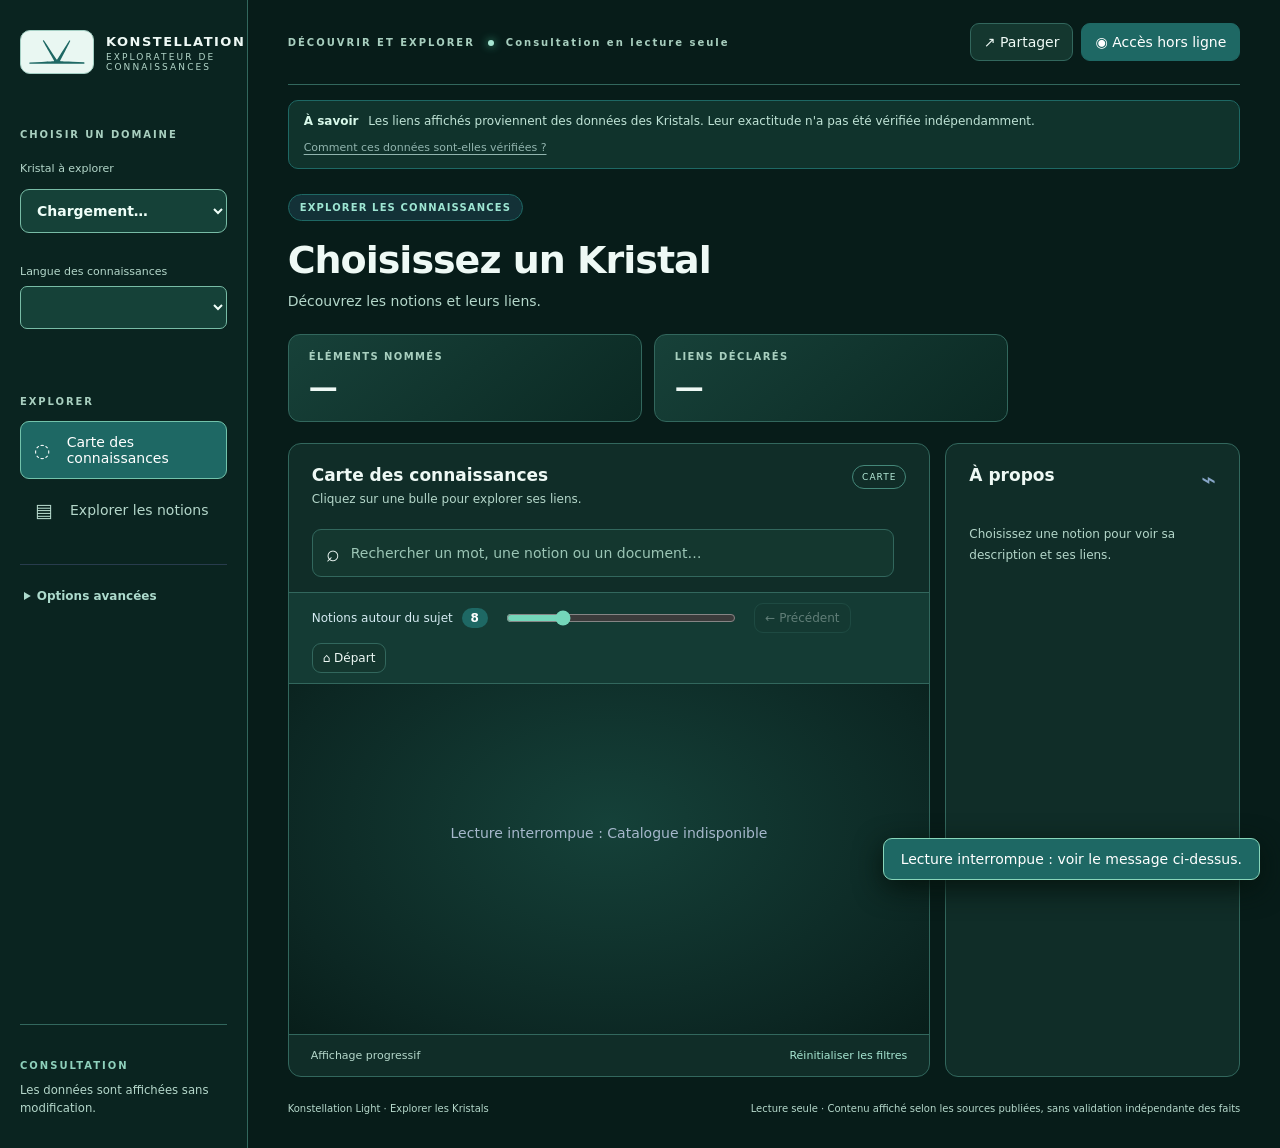
==== light/src/index.html @ d8424a52 "Automated-update" ====
<!doctype html>
<html lang="fr">
<head>
  <meta charset="utf-8" />
  <meta name="viewport" content="width=device-width, initial-scale=1" />
  <meta name="color-scheme" content="dark" />
  <meta name="theme-color" content="#1e6864" />
  <meta http-equiv="Content-Security-Policy" content="default-src 'self'; script-src 'self'; style-src 'self'; connect-src 'self'; img-src 'self' data:; font-src 'self'; object-src 'none'; base-uri 'self'; form-action 'none'" />
  <meta name="description" content="Explorez les notions et les liens entre les connaissances des Kristals publics. Consultation en lecture seule." />
  <title>Konstellation Light · Kristal Explorer</title>
  <link rel="icon" type="image/svg+xml" href="./assets/logo_k.svg" />
  <link rel="stylesheet" href="./style.css" />
  <script type="module" src="./app.js"></script>
</head>
<body>
<div class="shell">
  <aside class="rail">
    <div class="brand"><img class="brand-logo" src="./assets/logo_k.svg" width="74" height="44" alt="Symbole Konstellation" /><div><strong>KONSTELLATION</strong><small>EXPLORATEUR DE CONNAISSANCES</small></div></div>
    <div class="rail-label">CHOISIR UN DOMAINE</div>
    <label class="field-label" for="collection">Kristal à explorer</label>
    <select id="collection" aria-label="Choisir un Kristal"><option>Chargement…</option></select>
    <div id="revision-row" class="revision-row" hidden>
      <label class="field-label" for="revision">Version</label>
      <select id="revision" aria-label="Choisir une version"><option>—</option></select>
    </div>
    <div class="localization-row" id="localization-row"><label class="field-label" for="localization">Langue des connaissances</label><select id="localization" aria-label="Langue des notions et définitions"></select><small id="localization-status" role="status" aria-live="polite"></small></div>
    <div class="rail-label views-label">EXPLORER</div>
    <nav aria-label="Explorer"><button type="button" class="view active" data-lens="constellation"><span>◌</span> Carte des connaissances</button><button type="button" class="view" data-lens="registry"><span>▤</span> Explorer les notions</button></nav>
    <details id="advanced-tools" class="advanced-tools"><summary>Options avancées</summary>
      <nav aria-label="Vues avancées"><button type="button" class="view" data-lens="trace"><span>◇</span> Vérification des données</button><button type="button" class="view" data-lens="compare" id="compare-tab" hidden><span>⇆</span> Comparer les versions</button></nav>
      <label class="advanced-toggle" for="show-unnamed"><input type="checkbox" id="show-unnamed" /> Explorer individuellement les notions sans nom (avancé)</label>
    </details>
    <div class="rail-bottom"><p>CONSULTATION</p><small>Les données sont affichées sans modification.</small></div>
  </aside>
  <main class="main">
    <header class="top"><div class="eyebrow">DÉCOUVRIR ET EXPLORER <span class="live-dot"></span> <span id="mode-label">Consultation des Kristals</span></div><div class="top-actions"><a id="back-ekole" class="button ghost" href="#" hidden>← Retour à Ekole</a><button id="share" type="button" class="button ghost">↗ Partager</button><button id="offline" type="button" class="button accent">◉ Accès hors ligne</button></div></header>
    <div class="c4-disclosure" role="note">
      <strong>À savoir</strong><span> Les liens affichés proviennent des données des Kristals. Leur exactitude n'a pas été vérifiée indépendamment.</span>
      <details><summary>Comment ces données sont-elles vérifiées ?</summary>
        <p>Les fichiers sont contrôlés pour détecter les modifications accidentelles. Ce contrôle ne prouve ni l'exactitude de chaque information, ni la validation de sa publication. Les données d'origine ne sont pas modifiées.</p>
      </details>
    </div>
    <section class="heading"><div><div class="chip">EXPLORER LES CONNAISSANCES</div><h1 id="title">Choisissez un Kristal</h1><p id="subtitle">Découvrez les notions et leurs liens.</p></div></section>
    <section class="metrics" aria-label="Contenu du Kristal"><div class="metric"><span id="metric-members-label">ÉLÉMENTS NOMMÉS</span><strong id="metric-members">—</strong></div><div class="metric"><span id="metric-relations-label">LIENS DÉCLARÉS</span><strong id="metric-relations">—</strong></div></section>
    <section class="workspace"><div class="explore"><div class="panel-heading"><div><h2 id="panel-title">Carte des connaissances</h2><p id="panel-hint">Cliquez sur une bulle pour explorer ses liens.</p></div><span class="view-tag" id="view-tag">CARTE</span><a id="open-full" class="embed-open" href="./">↗ Plein écran</a></div><div class="search-row"><label class="search"><span aria-hidden="true">⌕</span><input id="search" type="search" placeholder="Rechercher un mot, une notion ou un document…" aria-label="Rechercher dans le Kristal" autocomplete="off" /></label><span id="count" class="results"></span></div><div id="graph-controls" class="graph-controls"><label for="satellites">Notions autour du sujet <strong id="satellites-count">8</strong></label><input type="range" id="satellites" min="3" max="25" step="1" value="8" aria-label="Nombre maximal de bulles autour de la notion centrale"/><button id="graph-back" type="button" class="button ghost" disabled>← Précédent</button><button id="graph-home" type="button" class="button ghost">⌂ Départ</button></div><div id="visual" class="visual" aria-live="polite"><div class="loading">Chargement du catalogue…</div></div><div class="panel-foot"><span id="truncation">Affichage progressif</span><button id="reset" type="button" class="link-button">Réinitialiser les filtres</button></div></div><aside class="inspector" aria-label="À propos de l'élément sélectionné"><div class="panel-heading"><h2>À propos</h2><span class="inspector-icon">⌁</span></div><div id="inspection" class="inspection"><p>Choisissez une notion pour voir sa description et ses liens.</p></div></aside></section>
    <footer class="footer"><span>Konstellation Light · Explorer les Kristals</span><span>Lecture seule · Contenu affiché selon les sources publiées, sans validation indépendante des faits</span></footer>
  </main>
</div>
<div id="toast" role="status" aria-live="polite" class="toast" hidden></div>
</body>
</html>
---- light/src/style.css ----
:root{--brand:#1e6864;--brand-hover:#277d78;--brand-light:#9fe1d3;--brand-soft:#153c39;font-family:Inter,ui-sans-serif,system-ui,-apple-system,BlinkMacSystemFont,"Segoe UI",sans-serif;color:#e6ebf4;background:#0b101c;font-synthesis:none;font-size:14px}*{box-sizing:border-box}body{margin:0;min-height:100vh}button,input,select{font:inherit}button{cursor:pointer}a{color:var(--brand-light)}button:focus-visible,input:focus-visible,select:focus-visible,a:focus-visible,[tabindex]:focus-visible{outline:2px solid var(--brand-light);outline-offset:3px}.shell{display:grid;grid-template-columns:248px minmax(0,1fr);min-height:100vh}.rail{border-right:1px solid #273042;background:#0e1523;padding:30px 20px;display:flex;flex-direction:column;gap:14px}.brand{display:flex;align-items:center;gap:12px;margin-bottom:41px}.brand-logo{display:block;width:74px;height:44px;object-fit:contain;flex:none;padding:7px 8px;border-radius:10px;border:1px solid #a4cfc4;background:#e9f7f2}.brand strong{font-size:13px;letter-spacing:1.5px}.brand small{display:block;margin-top:3px;font-size:9px;letter-spacing:2.1px;color:#7c92ad}.rail-label{font-size:10px;letter-spacing:1.9px;font-weight:800;color:#7085a3}.field-label{color:#8c9db4;font-size:11px;margin-top:8px}.rail select{appearance:none;width:100%;border:1px solid #36435c;border-radius:9px;background:#171f30;color:#e3eaf6;padding:12px 28px 12px 12px;outline-offset:2px;background-image:linear-gradient(45deg,transparent 50%,#8ca4c2 50%),linear-gradient(135deg,#8ca4c2 50%,transparent 50%);background-position:calc(100% - 18px) 50%,calc(100% - 13px) 50%;background-size:5px 5px,5px 5px;background-repeat:no-repeat}.views-label{margin-top:33px;margin-bottom:0}.rail nav{display:grid;gap:7px}.view{display:flex;align-items:center;gap:15px;border:1px solid transparent;border-radius:9px;padding:12px;background:transparent;color:#8fa2ba;text-align:left}.view span{font-size:19px;width:22px;text-align:center}.view:hover{background:#182438;color:#fff}.view.active{background:var(--brand-soft);color:#ecfff9;border-color:var(--brand)}.rail-bottom{margin-top:auto;border-top:1px solid #273248;padding-top:25px}.rail-bottom p{color:#8fd1bc;letter-spacing:2px;font-size:10px;font-weight:800}.rail-bottom small{color:#8d9fb8;line-height:1.6}.main{min-width:0;padding:0 clamp(18px,3.1vw,52px)}.top{height:85px;display:flex;align-items:center;justify-content:space-between;gap:10px;border-bottom:1px solid #263045}.eyebrow{font-size:10px;letter-spacing:2px;color:#8a9ebb;font-weight:700}.live-dot{display:inline-block;margin:0 6px 0 8px;background:var(--brand-light);border-radius:100%;width:6px;height:6px;box-shadow:0 0 9px #44b993}.top-actions{display:flex;gap:8px}.button{border:1px solid #3d4d66;border-radius:9px;background:#171f31;color:#d7e4f5;padding:10px 13px;white-space:nowrap}.button:hover{border-color:var(--brand-light)}.button.accent{background:var(--brand);border-color:var(--brand);color:white}.heading{padding:34px 0 25px;display:flex;justify-content:space-between}.chip{display:inline-flex;gap:9px;border:1px solid var(--brand);border-radius:30px;padding:7px 11px;font-size:10px;font-weight:800;letter-spacing:1.15px;color:#9ee6d3;background:#133137}.chip span{opacity:.5}.heading h1{font-size:clamp(27px,3vw,38px);font-weight:630;letter-spacing:-1px;margin:17px 0 8px}.heading p{margin:0;color:#a2b1c6;max-width:770px;line-height:1.6}.metrics{display:grid;grid-template-columns:repeat(4,minmax(0,1fr));gap:12px;margin-bottom:21px}.metric{border:1px solid #2b384f;background:linear-gradient(145deg,#161e2e,#101725);border-radius:12px;padding:19px 20px;min-height:104px}.metric span{display:block;font-size:10px;letter-spacing:1.4px;color:#8396b1;font-weight:800}.metric strong{display:block;font-size:31px;font-weight:650;margin-top:8px}.metric strong.verified{font-size:15px;color:#78d8b5;letter-spacing:.2px;margin-top:18px}.workspace{display:grid;grid-template-columns:minmax(0,1fr) 295px;gap:15px;min-height:525px}.explore,.inspector{border:1px solid #2d3951;border-radius:13px;background:#121a2a;min-width:0}.explore{display:flex;flex-direction:column;overflow:hidden}.panel-heading{display:flex;justify-content:space-between;align-items:start;gap:10px;padding:21px 23px 15px}.panel-heading h2{margin:0;font-size:17px;font-weight:650}.panel-heading p{color:#8c9eba;margin:6px 0 0;font-size:12px;line-height:1.45}.view-tag{font-size:9px;letter-spacing:1px;border:1px solid #3c526a;border-radius:30px;padding:6px 9px;color:#93b2d4;white-space:nowrap}.search-row{padding:5px 23px 15px;display:flex;align-items:center;gap:12px}.search{display:flex;align-items:center;gap:9px;border:1px solid #3c4b62;background:#0d1524;border-radius:9px;padding:10px 13px;flex:1;min-width:0;color:#8196ad}.search span{font-size:23px}.search input{border:0;outline:0;background:transparent;color:#e7ecf5;width:100%;min-width:0}.search input::placeholder{color:#647892}.results{font-size:11px;color:#8198b5;white-space:nowrap}.visual{min-height:350px;flex:1;background:radial-gradient(ellipse at 52% 43%,#1c2a42 0%,#101827 58%,#101724 100%);position:relative;padding:10px 20px}.visual svg{width:100%;min-height:340px;max-height:455px}.graph-link{stroke:#456381;stroke-width:1.25;opacity:.7}.graph-node{cursor:pointer;outline:none}.graph-node circle{stroke:#7394b8;stroke-width:1.6;fill:#1d3957}.graph-node[data-kind="hosted_file"] circle{fill:#223344;stroke:#68809a}.graph-node[data-kind="logical_artifact"] circle{fill:#2c3157;stroke:#8884b5}.graph-node[data-selected="true"] circle{stroke:#8de1f5;stroke-width:3;filter:drop-shadow(0 0 6px #3c9dcd)}.graph-node text{pointer-events:none;fill:#dbe6f8;font-size:11px;text-anchor:middle}.graph-node .type-mark{font-size:11px;font-weight:bold;fill:#b4d6f9}.graph-node:hover circle,.graph-node:focus circle{stroke:#fff;stroke-width:3}.panel-foot{padding:14px 22px;border-top:1px solid #2d3951;display:flex;justify-content:space-between;gap:10px;color:#8295af;font-size:11px}.link-button{background:none;border:0;color:var(--brand-light);padding:0}.inspector{padding-bottom:12px}.inspector-icon{font-size:25px;color:#87a6c7}.inspection{padding:3px 23px 20px;color:#a7b6cb;font-size:12px;line-height:1.7;word-break:break-word}.inspection .kind{display:inline-flex;gap:4px;border:1px solid #45617a;border-radius:30px;padding:4px 9px;color:#a3d0f3;text-transform:uppercase;letter-spacing:1px;font-size:9px}.inspection h3{color:#f0f6fc;font-size:18px;line-height:1.4;margin:12px 0 5px;overflow-wrap:anywhere}.inspection dl{margin:18px 0}.inspection dt{color:#8197b0;font-size:10px;text-transform:uppercase;letter-spacing:1px;margin-top:14px}.inspection dd{margin:5px 0;color:#d2dded}.inspection code{word-break:break-all;color:#abd2f4}.inspection .note{border-left:2px solid var(--brand);padding-left:11px;margin-top:20px}.inspector-action{display:inline-flex;margin-top:10px;padding:8px 11px;border:1px solid var(--brand);border-radius:8px;color:var(--brand-light);text-decoration:none}.footer{color:#6e849f;display:flex;justify-content:space-between;gap:12px;font-size:10px;margin:24px 0 32px;line-height:1.5}.loading,.empty{display:grid;place-content:center;text-align:center;color:#a6b8cc;min-height:280px;line-height:1.8}.record-list{display:flex;flex-direction:column;gap:8px;padding:7px 2px}.record{display:flex;justify-content:space-between;align-items:center;gap:16px;text-align:left;padding:13px 16px;border:1px solid #34435b;background:#162236;border-radius:9px;color:#dae8f7}.record:hover,.record.selected{border-color:var(--brand-hover);background:#173632}.record main{min-width:0}.record strong{display:block;font-size:12px;font-weight:600;overflow-wrap:anywhere}.record small{display:block;color:#92aac5;font-size:10px;margin-top:4px}.record em{font-size:9px;font-style:normal;color:#9bb4cb;white-space:nowrap}.evidence{display:grid;gap:12px;padding:7px 0}.evidence-item{padding:16px;border:1px solid #3c4a61;background:#18243a;border-radius:9px;overflow-wrap:anywhere}.evidence-item small{display:block;color:#8da7c3;font-size:10px;letter-spacing:1px;text-transform:uppercase;margin-bottom:7px}.evidence-item strong{font-size:12px;line-height:1.6;word-break:break-all}.evidence-item .ok{color:#83d8b7}.diff-list{display:grid;gap:12px}.diff-list strong{color:#e6effe}.diff-item{display:block;font-size:11px;color:#a8bdd6;margin-top:7px}.toast{position:fixed;bottom:20px;right:20px;padding:12px 17px;background:#244665;color:#eef8ff;border:1px solid #4b9ac6;border-radius:9px;box-shadow:0 8px 28px #050a15;z-index:10}.toast[hidden]{display:none}.embed .rail,.embed .heading,.embed .metrics,.embed .footer,.embed .top{display:none}.embed .shell{grid-template-columns:1fr}.embed .main{padding:8px}.embed .workspace{min-height:390px;grid-template-columns:minmax(0,1fr) 260px}.embed .visual{min-height:275px}.embed .visual svg{min-height:280px}.embed .panel-heading{padding:12px 15px}.embed .search-row{padding:2px 15px 12px}.embed .inspector{font-size:11px}@media(max-width:1100px){.workspace{grid-template-columns:minmax(0,1fr)}.inspector{min-height:200px}.metrics{grid-template-columns:repeat(2,1fr)}}@media(max-width:720px){.shell{display:block}.rail{padding:14px 18px;gap:7px}.brand{margin:0 0 10px}.rail-bottom{display:none}.rail nav{display:flex;gap:5px;overflow:auto}.rail .view{white-space:nowrap;padding:8px;font-size:11px}.views-label{margin-top:10px}.rail select{max-width:100%}.top{height:auto;min-height:65px;flex-wrap:wrap;padding:12px 0}.top-actions{width:100%;justify-content:flex-start;flex-wrap:wrap}.heading{padding:20px 0}.metrics{gap:8px}.metric{padding:14px;min-height:90px}.metric strong{font-size:24px}.metric span{font-size:9px}.workspace{display:block}.inspector{margin-top:12px}.visual{padding:7px}.footer{flex-direction:column}.panel-heading,.search-row{padding-left:14px;padding-right:14px}.view-tag{display:none}.embed .workspace{display:block}.embed .inspector{display:none}.embed .visual{min-height:210px}.embed .visual svg{min-height:220px}}

.embed-open{display:none;color:#9cc9ef;text-decoration:none;font-size:11px;white-space:nowrap}.embed .embed-open{display:inline-block}

/* Light Next: child-friendly navigation budget, same-origin offline, keyboard accessible. */
.graph-controls {display:flex;flex-wrap:wrap;align-items:center;gap:10px 16px;padding:10px 23px;background:#162238;border-top:1px solid #2b4056;border-bottom:1px solid #2b4056}
.graph-controls[hidden]{display:none}
.graph-controls label{font-size:12px;color:#d5ebf2;white-space:nowrap}
.graph-controls label strong{display:inline-block;background:#1e6864;padding:3px 9px;border-radius:10px;margin-left:5px;color:white}
.graph-controls input[type=range]{width:clamp(110px,18vw,260px);min-width:95px;accent-color:#74d7ba;cursor:pointer}
.graph-controls button{padding:7px 10px;font-size:12px}
.graph-controls button:disabled{opacity:.35;cursor:not-allowed}
.graph-empty{text-align:center;font-size:12px;color:#a1b8c8;margin:0 0 16px}
.graph-node[data-selected="true"] circle{fill:var(--brand);stroke:#8bedd7}
@media(max-width:700px){.graph-controls{padding:12px;gap:8px}.graph-controls label{width:100%}.graph-controls input[type=range]{flex:1;min-width:130px}}

.top-actions a.button {display:inline-flex;text-decoration:none;align-items:center}
.top-actions a[hidden]{display:none}

/* C4: persistent distinction between byte integrity and publication authority. */
.c4-disclosure{margin:20px 0 0;padding:12px 16px;background:#142f2d;border:1px solid #1e6864;border-radius:10px;color:#b8dad1;font-size:11px;line-height:1.7}
.c4-disclosure strong{color:#7fe6cc;font-size:10px;letter-spacing:.08em;margin-right:6px}
.brand-logo:hover{border-color:var(--brand-hover)}
.button.accent{background:var(--brand);border-color:var(--brand)}
.button.accent:hover{background:var(--brand-hover);border-color:var(--brand-light)}
.graph-node[data-selected="true"] circle{fill:#1e6864;stroke:#a4f0db}
.embed .c4-disclosure{display:none}

/* Ephemeral, non-interactive second-ring preview. */
.graph-secondary-preview { pointer-events: none; animation: secondary-appear .16s ease-out both; }
.graph-secondary-preview line { stroke: #88d7c5; stroke-width: 1.2; stroke-dasharray: 5 4; opacity: .85; }
.graph-secondary-preview circle { fill: #17473f; stroke: #a0e3d4; stroke-width: 1.5; filter: drop-shadow(0 2px 4px #061c23); }
.graph-secondary-preview .preview-halo { fill: #408a78; fill-opacity: .22; stroke: #8de4cb; stroke-opacity: .7; }
.graph-secondary-preview .preview-label { fill: #e5fff5; font-size: 10px; font-weight: 650; text-anchor: middle; paint-order: stroke; stroke: #0e2230; stroke-width: 3px; stroke-linejoin: round; }
.graph-portrait-indicator { cursor: pointer; outline: none; }
.graph-portrait-indicator circle { fill: #268f83; stroke: #effff8; stroke-width: 1.5; }
.graph-portrait-indicator text { pointer-events: none; fill: white; font-size: 12px; font-weight: 800; text-anchor: middle; }
.graph-portrait-indicator:hover circle, .graph-portrait-indicator:focus circle { fill: #126b67; stroke: white; stroke-width: 2.5; }
.node-portrait-card { position: absolute; z-index: 6; right: 14px; top: 16px; width: min(290px, calc(100% - 28px)); max-height: 92%; overflow: auto; padding: 18px; border: 1px solid #4a9e9b; border-radius: 12px; color: #d4eaf5; background: #14283b; box-shadow: 0 12px 35px #050e20e0; font-size: 12px; line-height: 1.5; overflow-wrap: anywhere; }
.node-portrait-card .portrait-close { position: absolute; right: 10px; top: 7px; background: transparent; border: 0; font-size: 23px; color: #b8dadd; cursor: pointer; }
.node-portrait-card .portrait-kind { color: #8cdbc7; font-size: 10px; letter-spacing: 1.6px; font-weight: 750; }
.node-portrait-card .portrait-visual { display: grid; place-items: center; margin-top: 10px; width: 100%; height: 125px; border-radius: 9px; background: linear-gradient(130deg,#21465d,#24675e); font-size: 56px; color: #a9e9d6; overflow: hidden; }
.node-portrait-card .portrait-visual img { width: 100%; height: 100%; object-fit: contain; }
.node-portrait-card h3 { margin: 12px 0 5px; font-size: 18px; line-height: 1.3; color: #f0faff; }
.node-portrait-card p { margin: 9px 0; }
.node-portrait-card .portrait-field { border-top: 1px solid #355466; padding: 8px 0; display: grid; gap: 3px; }
.node-portrait-card .portrait-field strong { text-transform: uppercase; font-size: 10px; color: #8caebd; letter-spacing: .06em; }
.node-portrait-card .portrait-note { border-top: 1px solid #355466; padding-top: 10px; color: #8caebe; font-size: 10px; }
@keyframes secondary-appear { from { opacity: 0; } to { opacity: 1; } }
@media (prefers-reduced-motion: reduce) { .graph-secondary-preview { animation: none; } }

.graph-hint { color:#a9c4d1; font-size:11px; text-align:center; margin:0 8px 12px; line-height:1.5; }

/* Visitor-first interface: preserve all source evidence, show it only on demand. */
.revision-row { display:flex;flex-direction:column;gap:6px; }
.revision-row[hidden], .view[hidden], .advanced-tools [hidden] {display:none!important}
.advanced-tools {margin-top:16px;border-top:1px solid #283c4d;padding-top:16px;color:#a9c3cd}
.advanced-tools>summary {cursor:pointer;color:#acdacc;font-size:12px;font-weight:600;padding:8px 4px;list-style:revert}
.advanced-tools>nav {margin-top:8px;display:grid;gap:3px}
.advanced-tools .view {width:100%;font-size:11px;padding:10px;gap:10px}
.advanced-tools .view span {font-size:16px}
.advanced-toggle {display:flex;align-items:center;gap:9px;padding:12px 5px;color:#c4d9d7;font-size:11px;line-height:1.4;cursor:pointer}
.advanced-toggle input {width:16px;height:16px;flex:none;accent-color:var(--brand-light)}
.advanced-export {border:0;background:none}
.c4-disclosure {margin:15px 0 0;background:#132126;border-color:#345451;color:#bdd5cf;padding:10px 15px;font-size:12px}
.c4-disclosure strong {color:#a7dfd2;font-size:12px;letter-spacing:0;text-transform:none}
.c4-disclosure details {margin-top:6px;color:#91b4ae}
.c4-disclosure details summary {cursor:pointer;display:inline-block;font-size:11px;text-decoration:underline;text-underline-offset:3px}
.c4-disclosure details p {line-height:1.6;margin:8px 0 0}
.heading {padding:25px 0 22px}
.metrics {grid-template-columns:repeat(2,minmax(0,1fr));max-width:720px}
.metric {min-height:88px;padding:16px 20px}
.metric strong {font-size:29px}
.inspection .relation-heading {margin:20px 0 10px;color:#e7f6f3;font-size:13px;font-weight:650;line-height:1.4}
.inspection .node-description {color:#c4d9df;font-size:12px;line-height:1.6;margin-top:10px}
.relation-list {display:grid;gap:7px;margin-bottom:10px}
.relation-entry {display:block;width:100%;border:1px solid #35535d;border-radius:9px;background:#142938;text-align:left;color:#f3faf8;padding:11px 12px;white-space:normal}
.relation-entry:hover,.relation-entry:focus-visible {background:#173e3b;border-color:#5eaea2}
.relation-entry strong {display:block;font-size:12px;line-height:1.35;overflow-wrap:anywhere}
.relation-entry small {display:block;font-size:11px;font-weight:400;color:#9bcdbf;margin-top:4px;line-height:1.4;overflow-wrap:anywhere}
.technical-details,.more-relations,.provenance-details {margin-top:16px;border:1px solid #34515d;border-radius:9px;padding:10px 12px;background:#142130;color:#bfced8;overflow-wrap:anywhere}
.technical-details>summary,.more-relations>summary,.provenance-details>summary {cursor:pointer;color:#a6d8c9;font-size:12px;font-weight:600;line-height:1.5}
.technical-details dl {margin:12px 0;}
.technical-details dt {font-size:10px;margin-top:12px;letter-spacing:.4px}
.technical-details dd {font-size:11px;color:#c3d4db;word-break:break-word}
.more-relations .relation-list {margin:12px 0}
.more-relations .link-button {margin:7px 0 4px;cursor:pointer}
.provenance-item {padding:8px 0;border-top:1px solid #354251;display:grid;gap:4px}
.provenance-item strong {font-size:11px;color:#e4eff0}
.provenance-item small {font-size:10px;color:#9ab2c0;overflow-wrap:anywhere}
.inspection .subtle-hint {color:#a7c1c7;font-size:12px}
.public-node-facts {margin:10px 0 16px}
.evidence>.technical-details {margin-top:4px}
.evidence>.technical-details .evidence {padding-top:12px}
.inspector-action {margin-right:8px;margin-bottom:9px;font-size:11px}
@media(max-width:720px) {
  .metrics{max-width:none;grid-template-columns:repeat(2,minmax(0,1fr))}
  .advanced-tools>nav {display:flex;flex-wrap:wrap;gap:6px}
  .advanced-tools .view {width:auto}
}

/* Optional, lazy multilingual reader sidecars. The rest of the UI is still French. */
.localization-row { display:grid; gap:8px; padding:10px 0 12px; }
.localization-row[hidden] {display:none;}
.localization-row select {width:100%; min-width:0; padding:10px; border-radius:7px;}
.localization-row small {color:var(--muted, #778);line-height:1.45;}
.node-definition {white-space:pre-line;overflow-wrap:anywhere;}


/* BETA-126 visual correction — spruce green palette rooted in #1e6864.
   Reader presentation only; canonical source data and C1-C4 are unchanged. */
:root {
  --brand:#1e6864;
  --brand-hover:#287b73;
  --brand-light:#a7e6d2;
  --brand-soft:#174840;
  --forest-bg:#071c19;
  --forest-rail:#0a2420;
  --forest-panel:#102d28;
  --forest-raised:#14372f;
  --forest-edge:#32675d;
  --forest-copy:#eef9f5;
  --forest-muted:#b4d7ca;
  background:var(--forest-bg);
  color:var(--forest-copy);
}
body,.main {background:var(--forest-bg);color:var(--forest-copy)}
.rail {background:var(--forest-rail);border-right-color:var(--forest-edge)}
.rail-bottom,.top,.panel-foot {border-color:var(--forest-edge)}
.rail-label,.eyebrow,.metric span {color:#a8cfbf}
.brand small,.field-label,.rail-bottom small,.heading p,.panel-heading p,
.inspection,.inspection dt,.footer,.panel-foot,.record small,.graph-hint,.graph-empty {color:var(--forest-muted)}
.rail select,.button,.search,.record,.evidence-item,.technical-details,
.more-relations,.provenance-details {background:var(--forest-raised);border-color:var(--forest-edge);color:var(--forest-copy)}
.rail select {background-image:linear-gradient(45deg,transparent 50%,#a7e6d2 50%),linear-gradient(135deg,#a7e6d2 50%,transparent 50%)}
.view {color:var(--forest-muted)}
.view:hover {background:#19473d;color:#f7fffd}
.view.active {background:var(--brand);border-color:#72c3ab;color:white}
.metric {background:linear-gradient(140deg,#174139,#0b2923);border-color:var(--forest-edge)}
.explore,.inspector,.node-portrait-card {background:var(--forest-panel);border-color:var(--forest-edge)}
.graph-controls {background:#143b34;border-color:var(--forest-edge)}
.visual {background:radial-gradient(ellipse at 50% 40%,#154139 0%,#0c2723 75%,#081e1a 100%)}
.search input {color:var(--forest-copy)}
.search input::placeholder {color:#9bc5b5}
.button.accent,.graph-controls label strong {background:var(--brand);color:white}
.view-tag,.inspection .kind {border-color:#448779;color:#b5ead8}
.inspection h3,.inspection dd,.inspection .relation-heading {color:var(--forest-copy)}
.relation-entry {background:#163c34;border-color:var(--forest-edge)}
.relation-entry:hover {background:#1f5347}
.record:hover,.record.selected {background:#1b4c40}
.c4-disclosure {background:#10332c;border-color:var(--brand);color:#c0e4d7}
.c4-disclosure strong {color:#d8f9ea}
.toast {background:#1e6864;border-color:#88d6ba;color:#fff;box-shadow:0 8px 28px #05140e}
.graph-node circle {stroke:#7dc5ae}
.graph-node text {fill:#e5fbf4}
.graph-node[data-selected="true"] circle {fill:var(--brand);stroke:#b9f5de}
.graph-node-unlabeled circle {fill:#28554a;stroke:#91c6b4;stroke-dasharray:4 3}
.graph-node-secondary circle {fill:#225246;stroke:#9ed8bf;stroke-width:1.7;stroke-dasharray:3 3}
.graph-node-secondary text {font-size:10px;fill:#c8f1e4}
.graph-link-secondary {stroke:#81d7b5;stroke-width:1.4;stroke-dasharray:6 5;opacity:.85}
.graph-layers-legend {display:flex;justify-content:center;flex-wrap:wrap;gap:12px;margin:0 8px 12px;font-size:11px;color:#c5e7d9}
.graph-legend-direct {color:#b5f1dc}
.graph-legend-secondary {color:#9bdbbe}
.graph-browse-connected {display:block;margin:0 auto 16px;padding:9px 13px;background:var(--brand);border:1px solid #91d7bf;border-radius:8px;color:white}
.graph-browse-connected:hover {background:var(--brand-hover)}


/* Reader wording / selector accessibility — no technical values in the UI. */
.rail select, .localization-row select {
  color:#effff9; background-color:#154138; border:1px solid #78bca6;
  appearance:auto; background-image:none; min-height:43px;
  font-weight:600; line-height:1.4; cursor:pointer;
}
.rail select option {background:#14372f;color:#f7fff9}
.rail select:focus-visible {outline:2px solid #b9f5de;outline-offset:2px}
.localization-row small {font-size:11px;line-height:1.55;color:#c1dfd4}
.inspection .subtle-hint {line-height:1.6;color:#b9d8c9}
@media(max-width:720px){
  .visual svg{min-height:420px;max-height:none}
  .search-row{flex-wrap:wrap}
  .search-row .results{width:100%;white-space:normal}
  .graph-controls{gap:10px}
  .inspector{margin-top:16px}
}


/* READER-126: true names first, anonymous connections grouped, document index,
   accessible narrow-screen relation list. Presentation only. */
.reader-overview{margin:12px 4px 18px;padding:20px;border:1px solid #4a8976;
  border-radius:13px;background:linear-gradient(145deg,#17463a,#102e28);color:#e9fff5}
.reader-overview h3{font-size:19px;line-height:1.3;margin:0 0 12px;color:#f0fff9}
.reader-overview p{font-size:14px;line-height:1.65;margin:8px 0;color:#cee9dc}
.reader-overview .button{margin-top:14px}
.reader-muted{font-size:13px;line-height:1.6;color:#b6d8c9}
.reader-named-list .record{min-height:55px;line-height:1.5}
.reader-named-list .record strong{font-size:14px}
.reader-doc-group,.reader-unnamed-group{border:1px solid #3f7566;border-radius:12px;
  background:#13382e;margin:12px 4px;padding:12px 15px}
.reader-doc-group>summary,.reader-unnamed-group>summary{font-size:15px;font-weight:700;
  line-height:1.5;color:#e6fff4;cursor:pointer;padding:7px 0}
.reader-doc-list{display:grid;gap:8px;padding:12px 0 5px}
.reader-doc-row{display:flex;align-items:center;justify-content:space-between;gap:14px;
  flex-wrap:wrap;padding:11px 12px;background:#102e27;border:1px solid #366b5b;border-radius:9px}
.reader-doc-title{font-size:14px;line-height:1.5;color:#f0fff8;text-align:left;
  background:none;border:0;padding:3px 0;white-space:normal}
.reader-doc-title:hover{text-decoration:underline}
.reader-doc-source{font-size:12px;color:#b5eed9;text-decoration:underline;text-underline-offset:3px}
.reader-unnamed-list{display:flex;gap:8px;flex-wrap:wrap;max-height:280px;overflow:auto;padding:12px 0}
.reader-unnamed-link{font-size:12px;line-height:1.4;background:#194337;color:#e8fff4;
  border:1px solid #649e88;border-radius:8px;padding:9px 11px;white-space:normal}
.reader-grouped-hint{margin:15px 0;padding:12px 13px;font-size:13px;line-height:1.55;
  border-left:3px solid #88cbb1;border-radius:5px;background:#194136;color:#dcf4ea}
.reader-mobile-map{display:none}
@media(max-width:720px){
  .reader-overview{padding:15px;margin:6px 0 14px}
  .reader-overview h3{font-size:18px}
  .reader-overview p{font-size:14px}
  .reader-doc-group,.reader-unnamed-group{margin:9px 0;padding:10px}
  .reader-doc-title{min-height:36px;font-size:15px}
  .reader-doc-source{display:block;min-height:32px;padding-top:8px}
  .reader-doc-row{display:block}
  .reader-graph-svg{display:none!important}
  .reader-mobile-map{display:grid;gap:10px;margin:5px 0 15px;padding:10px 3px}
  .reader-mobile-map h3{margin:0 0 4px;font-size:18px;line-height:1.4;color:#f3fff9}
  .reader-mobile-link{background:#163d33;border:1px solid #538d75;color:#f2fff8;
    text-align:left;display:grid;gap:6px;min-height:59px;padding:12px 14px;
    border-radius:10px;white-space:normal}
  .reader-mobile-link strong{font-size:15px;line-height:1.45;overflow-wrap:anywhere}
  .reader-mobile-link small{font-size:12px;line-height:1.4;color:#c0e4d5}
  .reader-mobile-link:focus-visible{outline:3px solid #b7f1d8}
  .reader-named-list .record strong{font-size:15px}
  .visual{min-height:180px}
  .visual:has(.reader-overview){min-height:160px}
}


/* Lot finition lecteur 126: readable, reversible presentation; brand #1e6864. */
.reader-actions {display:flex;flex-wrap:wrap;gap:10px;margin-top:14px}
.reader-actions .button {min-height:42px;line-height:1.35;white-space:normal}
.reader-relations-browser {display:grid;grid-template-columns:repeat(2,minmax(0,1fr));
  gap:9px;margin:18px 10px;padding:16px;border:1px solid #467c6a;
  border-radius:12px;background:#0d3028}
.reader-relations-browser>h3,.reader-relations-browser>p,.reader-relations-browser>details,
.reader-relations-browser>.button {grid-column:1/-1}
.reader-relations-browser>h3 {font-size:16px;line-height:1.4;color:#effff8;margin:0 0 2px}
.reader-relations-browser>.reader-muted {margin:0 0 7px}
.reader-relations-browser .reader-mobile-link {display:grid;min-width:0;min-height:59px;
  text-align:left;gap:5px;padding:11px 13px;border:1px solid #5a9884;
  border-radius:9px;background:#17443a;color:#f3fff9;cursor:pointer}
.reader-relations-browser .reader-mobile-link:hover {background:#215747;border-color:#a9dbc6}
.reader-relations-browser .reader-mobile-link:focus-visible,
.reader-doc-title:focus-visible,.reader-doc-source:focus-visible,
.reader-relations-browser summary:focus-visible,.reader-actions button:focus-visible {
  outline:3px solid #b6f3db;outline-offset:3px}
.reader-relations-browser .reader-mobile-link strong{font-size:14px;font-weight:700;
  overflow-wrap:anywhere;line-height:1.45}
.reader-relations-browser .reader-mobile-link small{font-size:12px;color:#c8e8dc;line-height:1.4}
.reader-relations-extra {padding:9px 3px;border-top:1px solid #4d8874}
.reader-relations-extra summary {cursor:pointer;font-weight:700;color:#d5f6e9;padding:9px}
.reader-extra-list {display:grid;grid-template-columns:repeat(2,minmax(0,1fr));gap:9px;margin-top:9px}
.reader-doc-row.selected {border-color:#a6ebd1;background:#205346}
.reader-doc-title[aria-pressed=true]{font-weight:750;text-decoration:underline;text-decoration-color:#b4ebd9}
.inspection h3 {overflow-wrap:anywhere}
.graph-node {outline:0}
.graph-node:focus-visible circle, .graph-node-secondary:focus-visible circle {
  stroke:#f4fffa;stroke-width:3;filter:drop-shadow(0 0 6px #8bdcbd)}
/* Native title/aria labels and the companion list hold full names; text on
   crowded constellations is deliberately limited to a handful of labels. */
.reader-graph-svg {overflow:visible}
@media(max-width:720px){
  .reader-graph-svg{display:none!important}
  .reader-relations-browser {grid-template-columns:minmax(0,1fr);margin:6px 0 12px;padding:12px;
    background:#102f28}
  .reader-extra-list{grid-template-columns:minmax(0,1fr)}
  .reader-relations-browser .reader-mobile-link strong{font-size:15px}
  .graph-controls label[for=satellites],.graph-controls input#satellites {display:none}
  .reader-actions{flex-direction:column}
  .reader-actions button{width:100%;text-align:center;justify-content:center}
  .reader-doc-row{scroll-margin-top:16px}
  .inspector{scroll-margin-top:18px}
}
@media(prefers-reduced-motion:reduce){
  .graph-secondary-preview{animation:none}
  *{scroll-behavior:auto!important}
}

/* Lecture 126 : compact mobile header + reader-only media inventory. */
.reader-media-summary{margin:18px 0;padding:16px 18px;border:1px solid #3e806d;border-radius:12px;background:#11372d}
.reader-media-summary h3{margin:0 0 9px;font-size:17px;color:#ebfff7}
.reader-media-groups{margin:7px 0 0;padding-left:22px;color:#d0eadf;line-height:1.75}
.reader-media-summary .reader-muted{margin:5px 0 8px}

@media(max-width:720px){
  .rail{display:grid;grid-template-columns:minmax(0,1fr) minmax(0,1fr);gap:6px 10px;padding:9px 12px 12px}
  .rail .brand{grid-column:1/-1;margin:0;gap:9px}
  .brand-logo{width:48px;height:31px;padding:4px 6px;border-radius:7px}
  .brand strong{font-size:12px;letter-spacing:.7px}
  .brand small{font-size:8px;letter-spacing:1px;margin-top:1px}
  .rail .rail-label{display:none}
  .rail>.field-label{grid-column:1;font-size:10px;margin:0;align-self:end}
  .rail>#collection{grid-column:1;min-width:0;align-self:start;padding:9px 24px 9px 10px;font-size:12px}
  .rail>.localization-row{grid-column:2;grid-row:2/4;min-width:0;gap:3px;padding:0}
  .localization-row>.field-label{margin:0;font-size:10px}
  .rail .localization-row select{padding:9px 24px 9px 10px;font-size:12px}
  .rail #localization-status{font-size:10px;line-height:1.25}
  .rail #revision-row{grid-column:1/-1}
  .rail>nav{grid-column:1/-1;gap:5px;padding-top:2px}
  .rail .view{flex:1;justify-content:center;font-size:11px;gap:5px;padding:7px 5px;white-space:normal;line-height:1.2}
  .rail .view span{width:auto;font-size:15px}
  .rail>.advanced-tools{grid-column:1/-1;font-size:11px;margin:0;padding:0}
  .top{min-height:0;padding:7px 0;height:auto}
  .top .eyebrow{display:none}
  .top-actions{gap:6px;flex-wrap:nowrap;justify-content:flex-start}
  .top-actions .button{font-size:11px;padding:7px 8px;white-space:normal;text-align:center}
  .heading{padding:12px 0 11px}
  .heading h1{font-size:26px;margin:7px 0 5px}
  .heading p{line-height:1.4;font-size:12px}
  .heading .chip{font-size:8px;padding:5px 8px}
  .metrics{margin-bottom:12px}
  .metric{min-height:76px;padding:10px 12px}
  .metric strong{font-size:24px;margin-top:5px}
  .reader-media-summary{padding:12px;margin:10px 0}
}
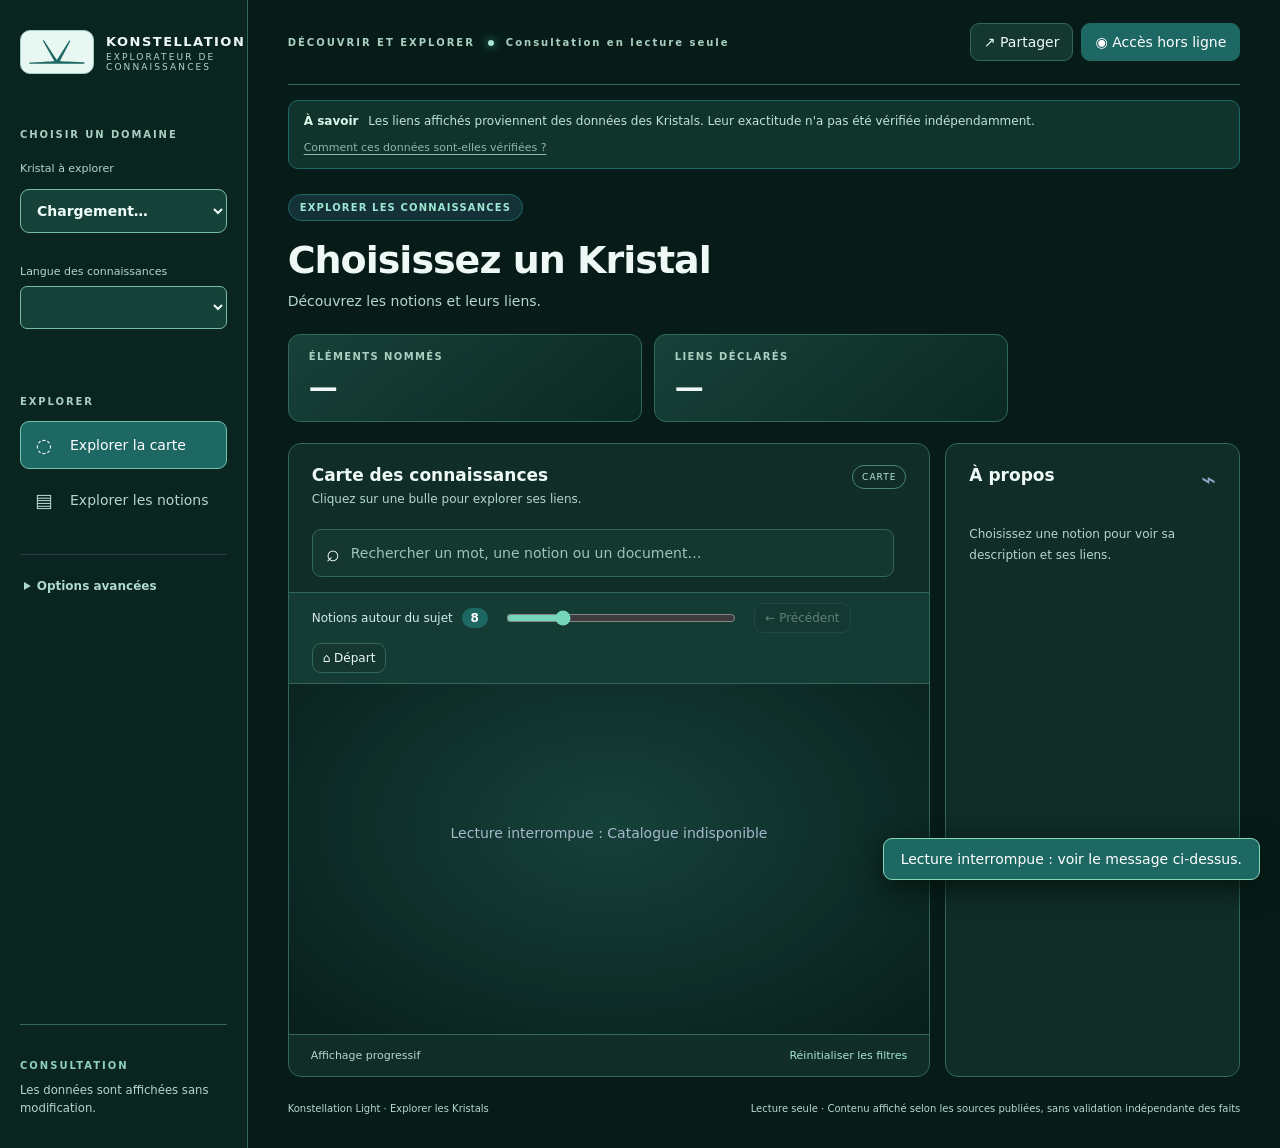
==== commit 931da11c: "Automated-update" ====
--- a/light/src/index.html
+++ b/light/src/index.html
@@ -10,6 +10,7 @@
   <title>Konstellation Light · Kristal Explorer</title>
   <link rel="icon" type="image/svg+xml" href="./assets/logo_k.svg" />
   <link rel="stylesheet" href="./style.css" />
+  <link rel="stylesheet" href="./visual-v17.css" />
   <script type="module" src="./app.js"></script>
 </head>
 <body>
@@ -25,7 +26,7 @@
     </div>
     <div class="localization-row" id="localization-row"><label class="field-label" for="localization">Langue des connaissances</label><select id="localization" aria-label="Langue des notions et définitions"></select><small id="localization-status" role="status" aria-live="polite"></small></div>
     <div class="rail-label views-label">EXPLORER</div>
-    <nav aria-label="Explorer"><button type="button" class="view active" data-lens="constellation"><span>◌</span> Carte des connaissances</button><button type="button" class="view" data-lens="registry"><span>▤</span> Explorer les notions</button></nav>
+    <nav aria-label="Explorer"><button type="button" class="view active" data-lens="constellation"><span>◌</span> Explorer la carte</button><button type="button" class="view" data-lens="registry"><span>▤</span> Explorer les notions</button></nav>
     <details id="advanced-tools" class="advanced-tools"><summary>Options avancées</summary>
       <nav aria-label="Vues avancées"><button type="button" class="view" data-lens="trace"><span>◇</span> Vérification des données</button><button type="button" class="view" data-lens="compare" id="compare-tab" hidden><span>⇆</span> Comparer les versions</button></nav>
       <label class="advanced-toggle" for="show-unnamed"><input type="checkbox" id="show-unnamed" /> Explorer individuellement les notions sans nom (avancé)</label>
--- a/light/src/visual-v17.css
+++ b/light/src/visual-v17.css
@@ -0,0 +1,35 @@
+/* Presentation derived from public bundles. No semantic inference. */
+/* V17 — Le visuel d'abord, sans inférence sémantique. */
+.reader-doc-svg{display:block;min-height:400px;overflow:visible}
+.document-cluster-link{fill:none;stroke:#65c3a1;stroke-width:1.7;stroke-dasharray:6 7;opacity:.63}
+.graph-doc-hub circle{fill:#1c7963;stroke:#c0ffe2;stroke-width:3}
+.graph-doc-hub .type-mark{font-size:28px;fill:#edfff6}
+.graph-doc-center-label{font-size:15px!important;font-weight:750;fill:#e8fff3!important;paint-order:stroke;stroke:#0a2b24;stroke-width:4px}
+.graph-doc-category circle{fill:#265b64;stroke:#97e3d5;stroke-width:2.2}
+.graph-doc-file circle{fill:#255a48;stroke:#b3ead1;stroke-width:2}
+.doc-category-presentation circle{fill:#285c78}
+.doc-category-documentation circle{fill:#266d59}
+.doc-category-tests circle{fill:#6a4c68}
+.doc-category-data circle{fill:#70583b}
+.doc-category-other circle{fill:#3d5d71}
+.graph-doc-category .type-mark{font-size:21px!important}
+.graph-doc-file .type-mark{font-size:16px!important}
+.graph-doc-node-label{font-weight:700;font-size:13px!important;fill:#e5fff5!important;paint-order:stroke;stroke:#071f1a;stroke-width:3px}
+.graph-doc-count{fill:#bcebd8!important;font-size:11px!important;paint-order:stroke;stroke:#071f1a;stroke-width:3px}
+.graph-doc-category:hover circle,.graph-doc-category:focus-visible circle,.graph-doc-file:hover circle,.graph-doc-file:focus-visible circle{stroke:#fff;stroke-width:3.5;filter:drop-shadow(0 0 8px #69c8a9)}
+.reader-document-disclaimer{margin:10px 10px 16px;padding:10px 13px;border-left:3px solid #89d8b9;background:#123b31;border-radius:6px;color:#d4f0e2;font-size:13px;line-height:1.55}
+.reader-doc-navigation{margin:14px 9px 18px;padding:15px;border:1px solid #3e7966;background:#10352b;border-radius:13px}
+.reader-doc-navigation h3{margin:0 0 12px;color:#e3fff4;font-size:16px;line-height:1.5}
+.reader-doc-choices{display:grid;grid-template-columns:repeat(auto-fit,minmax(185px,1fr));gap:9px;margin-top:12px}
+.reader-doc-choice{padding:12px 14px;min-height:50px;background:#1c5042;border:1px solid #639e8a;border-radius:10px;color:#f0fff9;font-size:14px;line-height:1.45;text-align:left;cursor:pointer}
+.reader-doc-choice:hover,.reader-doc-choice[aria-pressed="true"]{background:#287563;border-color:#c0f9e2}
+.reader-doc-choice:focus-visible{outline:3px solid #b5f3dc;outline-offset:3px}
+@media(max-width:720px){
+  .visual{overflow-x:auto;overscroll-behavior-x:contain}
+  .visual .reader-graph-svg{display:block!important;min-width:560px;min-height:345px;max-height:none}
+  .visual .reader-doc-svg{min-width:560px}
+  .graph-controls label[for=satellites],.graph-controls input#satellites{display:flex}
+  .reader-doc-navigation{margin:9px 0;padding:12px}
+  .reader-doc-choices{grid-template-columns:minmax(0,1fr)}
+  .reader-document-disclaimer{margin:8px 0 14px}
+}
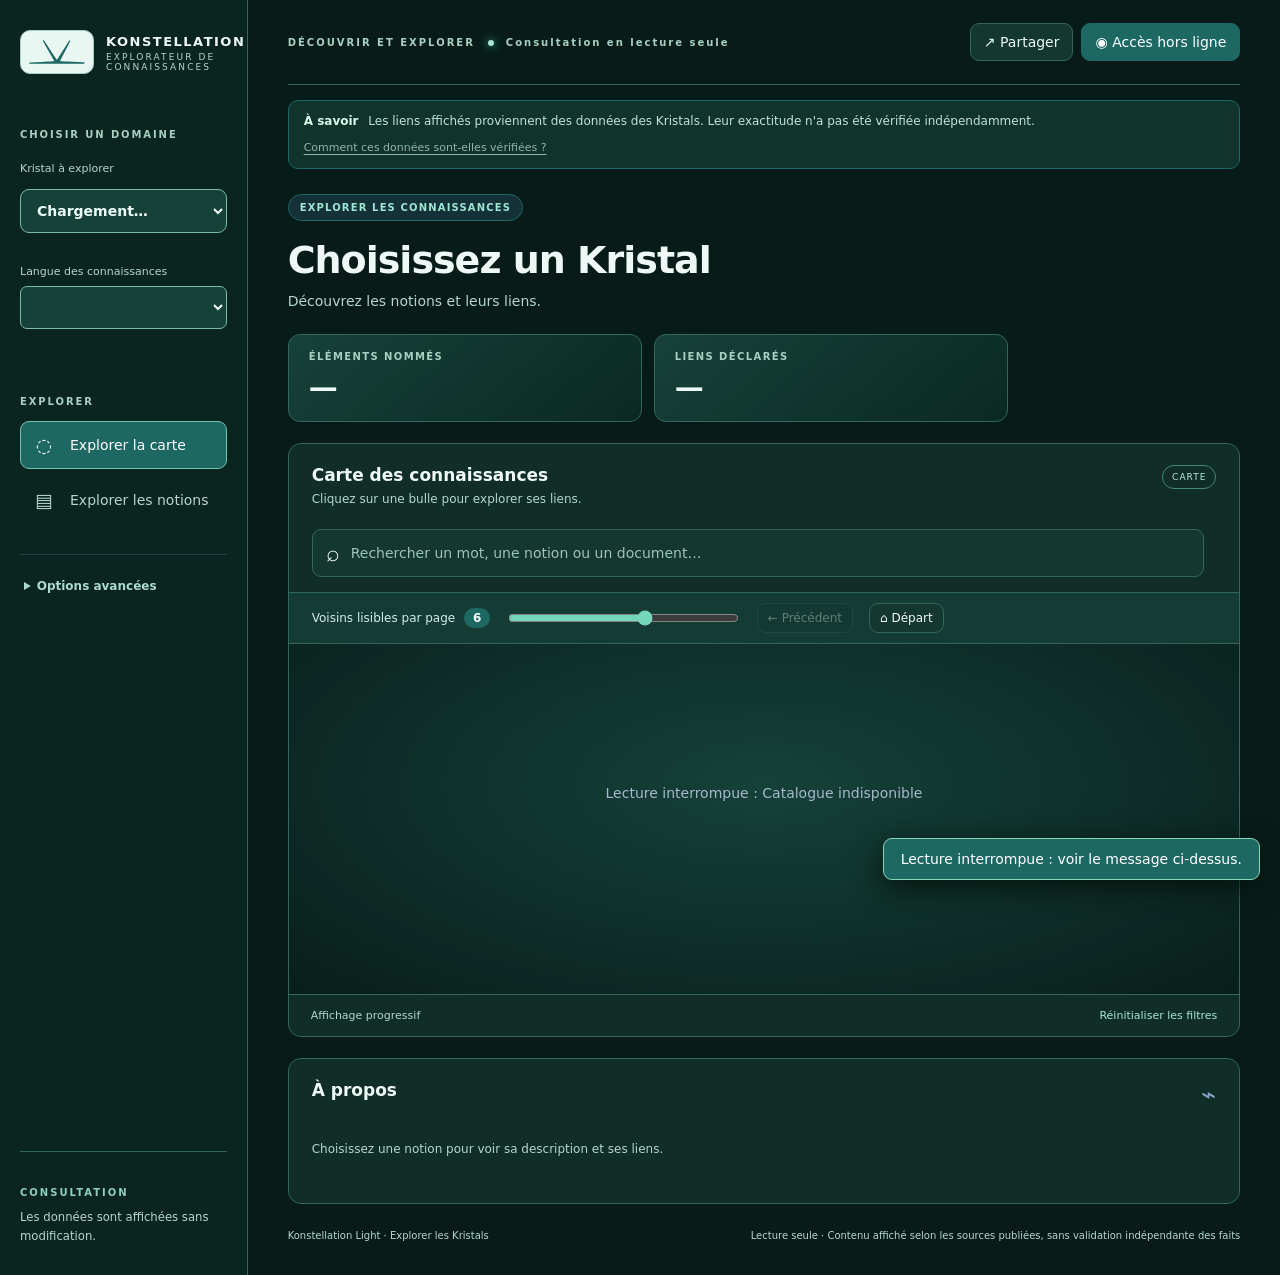
==== commit f9b3b58f: "Automated-update" ====
--- a/light/src/index.html
+++ b/light/src/index.html
@@ -11,6 +11,7 @@
   <link rel="icon" type="image/svg+xml" href="./assets/logo_k.svg" />
   <link rel="stylesheet" href="./style.css" />
   <link rel="stylesheet" href="./visual-v17.css" />
+  <link rel="stylesheet" href="./visual-v19.css" />
   <script type="module" src="./app.js"></script>
 </head>
 <body>
@@ -43,7 +44,7 @@
     </div>
     <section class="heading"><div><div class="chip">EXPLORER LES CONNAISSANCES</div><h1 id="title">Choisissez un Kristal</h1><p id="subtitle">Découvrez les notions et leurs liens.</p></div></section>
     <section class="metrics" aria-label="Contenu du Kristal"><div class="metric"><span id="metric-members-label">ÉLÉMENTS NOMMÉS</span><strong id="metric-members">—</strong></div><div class="metric"><span id="metric-relations-label">LIENS DÉCLARÉS</span><strong id="metric-relations">—</strong></div></section>
-    <section class="workspace"><div class="explore"><div class="panel-heading"><div><h2 id="panel-title">Carte des connaissances</h2><p id="panel-hint">Cliquez sur une bulle pour explorer ses liens.</p></div><span class="view-tag" id="view-tag">CARTE</span><a id="open-full" class="embed-open" href="./">↗ Plein écran</a></div><div class="search-row"><label class="search"><span aria-hidden="true">⌕</span><input id="search" type="search" placeholder="Rechercher un mot, une notion ou un document…" aria-label="Rechercher dans le Kristal" autocomplete="off" /></label><span id="count" class="results"></span></div><div id="graph-controls" class="graph-controls"><label for="satellites">Notions autour du sujet <strong id="satellites-count">8</strong></label><input type="range" id="satellites" min="3" max="25" step="1" value="8" aria-label="Nombre maximal de bulles autour de la notion centrale"/><button id="graph-back" type="button" class="button ghost" disabled>← Précédent</button><button id="graph-home" type="button" class="button ghost">⌂ Départ</button></div><div id="visual" class="visual" aria-live="polite"><div class="loading">Chargement du catalogue…</div></div><div class="panel-foot"><span id="truncation">Affichage progressif</span><button id="reset" type="button" class="link-button">Réinitialiser les filtres</button></div></div><aside class="inspector" aria-label="À propos de l'élément sélectionné"><div class="panel-heading"><h2>À propos</h2><span class="inspector-icon">⌁</span></div><div id="inspection" class="inspection"><p>Choisissez une notion pour voir sa description et ses liens.</p></div></aside></section>
+    <section class="workspace"><div class="explore"><div class="panel-heading"><div><h2 id="panel-title">Carte des connaissances</h2><p id="panel-hint">Cliquez sur une bulle pour explorer ses liens.</p></div><span class="view-tag" id="view-tag">CARTE</span><a id="open-full" class="embed-open" href="./">↗ Plein écran</a></div><div class="search-row"><label class="search"><span aria-hidden="true">⌕</span><input id="search" type="search" placeholder="Rechercher un mot, une notion ou un document…" aria-label="Rechercher dans le Kristal" autocomplete="off" /></label><span id="count" class="results"></span></div><div id="graph-controls" class="graph-controls"><label for="satellites">Voisins lisibles par page <strong id="satellites-count">6</strong></label><input type="range" id="satellites" min="3" max="8" step="1" value="6" aria-label="Nombre maximal de bulles autour de la notion centrale"/><button id="graph-back" type="button" class="button ghost" disabled>← Précédent</button><button id="graph-home" type="button" class="button ghost">⌂ Départ</button></div><div id="reader-trail" class="v19-trail" aria-label="Historique de navigation" hidden></div><div id="visual" class="visual" aria-live="polite"><div class="loading">Chargement du catalogue…</div></div><div class="panel-foot"><span id="truncation">Affichage progressif</span><button id="reset" type="button" class="link-button">Réinitialiser les filtres</button></div></div><aside class="inspector" aria-label="À propos de l'élément sélectionné"><div class="panel-heading"><h2>À propos</h2><span class="inspector-icon">⌁</span></div><div id="inspection" class="inspection"><p>Choisissez une notion pour voir sa description et ses liens.</p></div></aside></section>
     <footer class="footer"><span>Konstellation Light · Explorer les Kristals</span><span>Lecture seule · Contenu affiché selon les sources publiées, sans validation indépendante des faits</span></footer>
   </main>
 </div>
--- a/light/src/visual-v19.css
+++ b/light/src/visual-v19.css
@@ -0,0 +1,115 @@
+/* V19 Knowledge explorer: legible maps, responsive cards and complete navigation. */
+.v19-discovery{margin:8px 0 18px;padding:15px 16px;background:linear-gradient(120deg,#123a34,#12352f);border:1px solid #477b6c;border-radius:13px}
+.v19-discovery-head{display:flex;justify-content:space-between;align-items:start;gap:12px;flex-wrap:wrap}
+.v19-discovery h3{margin:0 0 5px;color:#effff9;font-size:17px}
+.v19-discovery p{margin:0;color:#c6e3da;line-height:1.5;font-size:12px}
+.v19-discovery-list{display:grid;grid-template-columns:repeat(3,minmax(0,1fr));gap:9px;margin-top:13px}
+.v19-entry{min-height:70px;display:flex;flex-direction:column;gap:6px;text-align:left;white-space:normal;padding:11px 12px;border-radius:9px;border:1px solid #548c7e;background:#184b42;color:#f4fffb;overflow-wrap:anywhere}
+.v19-entry:hover,.v19-entry:focus-visible{background:#246d60;border-color:#c0f0de}
+.v19-entry strong{font-size:13px;line-height:1.35}.v19-entry small{color:#bfe8d8;font-size:11px}
+.v19-overview-toggle{border:1px solid #6da695;background:#18463e;color:#f1fff9;border-radius:8px;padding:8px 11px;font-size:12px}
+.v19-map-stage{position:relative;min-width:0;overflow:hidden;border-radius:13px;background:radial-gradient(ellipse at 50% 47%,#1d564b 0%,#12392f 44%,#0b2822 100%);border:1px solid #315e52}
+.visual svg.v19-map-svg{width:100%;height:auto;min-height:0;max-height:none;display:block;overflow:visible;aspect-ratio:1000/720}
+.v19-map-svg .graph-link{stroke:#77b8ab;stroke-width:2;opacity:.63}
+.v19-map-svg .v19-card-link{stroke:#b9e8d4;stroke-width:2.3;opacity:.86}
+.v19-map-svg .v19-node-card{cursor:pointer;outline:0}
+.v19-map-svg .v19-node-card .card-bg{fill:#183d3b;stroke:#7cc7b6;stroke-width:2.4;rx:13}
+.v19-map-svg .v19-node-card:hover .card-bg,.v19-map-svg .v19-node-card:focus-visible .card-bg{fill:#23594e;stroke:#dbfff0;stroke-width:3.5}
+.v19-map-svg .v19-node-card circle{fill:#295c66;stroke:#b3ebde;stroke-width:2.3}
+.v19-map-svg .v19-node-card[data-selected=true] circle{fill:#226f67;stroke:#c8fff0;stroke-width:4}
+.v19-map-svg .v19-node-card .v19-caption{font-size:17px;text-anchor:start;fill:#f2fff9;font-weight:670;pointer-events:none}
+.v19-map-svg .v19-node-card .v19-relation-caption{font-size:13px;text-anchor:start;fill:#c0e8da;pointer-events:none}
+.v19-map-svg .v19-node-card .type-mark{fill:#ddfff4;font-size:16px;text-anchor:middle;pointer-events:none}
+.v19-map-svg .v19-focus circle{fill:#1e746a;stroke:#b6fbe3;stroke-width:5;filter:drop-shadow(0 0 12px #358e80)}
+.v19-map-svg .v19-focus text{fill:#f3fff9;font-size:17px;font-weight:700;text-anchor:middle}
+.v19-map-svg .v19-center-title{fill:#f4fff9;stroke:#61a898;stroke-width:1.2}
+.v19-map-svg .v19-title-text{fill:#f6fff9;font-size:19px;font-weight:700;text-anchor:middle}
+.v19-graph-toolbar{display:flex;align-items:center;gap:10px;flex-wrap:wrap;padding:10px 20px 15px;color:#c8e9dc;font-size:12px}
+.v19-page-state{font-variant-numeric:tabular-nums;color:#e5fff4}
+.v19-graph-toolbar button{min-height:36px;border-radius:8px;padding:7px 11px;background:#17473f;border:1px solid #74b9a5;color:#eafff6}
+.v19-graph-toolbar button:disabled{opacity:.4;cursor:not-allowed}
+.v19-trail{padding:10px 22px;display:flex;flex-wrap:wrap;gap:6px;align-items:center;color:#bedfda;font-size:12px;background:#11342d;border-bottom:1px solid #326657}
+.v19-trail[hidden]{display:none}
+.v19-trail button{padding:6px 9px;border:1px solid #588c7e;border-radius:15px;background:#195145;color:#f1fff9;max-width:230px;white-space:nowrap;text-overflow:ellipsis;overflow:hidden}
+.v19-trail button[aria-current=step]{background:#2f7063;border-color:#b9e9d4}
+.v19-path-separator{opacity:.6}
+.v19-label-note{padding:0 18px 10px;color:#beded0;font-size:12px;line-height:1.5}
+.v19-empty{padding:20px;text-align:center;color:#d2e5df}
+.v19-mobile-focus{display:none}
+.reader-relations-browser .reader-mobile-link{min-height:54px}
+.reader-relations-browser .reader-mobile-link strong{overflow-wrap:anywhere}
+.v19-map-stage:fullscreen{overflow:auto;display:grid;place-items:center;padding:20px;background:#0b2b25}
+.v19-map-stage:fullscreen .v19-map-svg{max-width:1300px;max-height:95vh}
+@media(max-width:1200px){.v19-discovery-list{grid-template-columns:repeat(2,minmax(0,1fr))}}
+@media(max-width:920px){
+  .v19-discovery-list{grid-template-columns:repeat(2,minmax(0,1fr))}
+  .v19-map-stage{display:none}
+  .v19-mobile-focus{display:block;background:#19493e;color:#f1fff9;padding:15px;border:1px solid #599a88;border-radius:11px;margin:0 0 12px}
+  .v19-mobile-focus strong{display:block;font-size:17px;margin-top:6px;overflow-wrap:anywhere}
+  .reader-mobile-map{display:grid!important;gap:10px;margin:6px 0 15px;padding:8px 4px}
+  .v19-graph-toolbar{padding:10px 4px 15px}
+}
+@media(max-width:600px){.v19-discovery-list{grid-template-columns:minmax(0,1fr)}.v19-discovery{padding:12px}.v19-trail{padding:9px 13px}}
+@media(prefers-reduced-motion:reduce){.v19-map-svg *{animation:none!important;transition:none!important}}
+/* Keep graphical type at a readable physical size even when the sidebar narrows. */
+@media(min-width:921px){
+  .v19-map-stage{overflow-x:auto;scrollbar-color:#679d90 #102e29}
+  .visual svg.v19-map-svg{min-width:920px}
+}
+@media(min-width:1101px) and (max-width:1600px){
+  .workspace{grid-template-columns:minmax(0,1fr)}
+  .inspector{margin-top:6px}
+}
+@media(max-width:920px){
+  .reader-relations-browser{position:relative;padding-left:20px!important}
+  .reader-relations-browser .reader-mobile-link{position:relative;border-left:3px solid #71bfa9}
+  .reader-relations-browser .reader-mobile-link:before{content:'●';position:absolute;left:-17px;top:12px;color:#89dec4;font-size:12px}
+  .v19-mobile-focus{border-left:4px solid #a9ead8}
+}
+
+.v19-inspector-facts{padding:10px 12px;margin:14px 0;border:1px solid #447d6f;border-radius:9px;background:#153f36}.v19-inspector-facts h4{margin:0 0 6px;color:#e5fff4;font-size:13px}.v19-inspector-facts p{margin:5px 0;color:#c8e7dd;font-size:12px;line-height:1.5}
+
+/* V19.1 — SVG paths never have a closed painted surface. A missing SVG
+   fill:none caused large black triangles in the V19 desktop screenshots. */
+.visual svg.v19-map-svg path.graph-link,
+.visual svg.v19-map-svg path.v19-card-link,
+.visual svg.v19-map-svg path.document-cluster-link{fill:none!important;stroke-linecap:round;stroke-linejoin:round}
+/* The centered title must contrast with its panel, not be white on white. */
+.visual svg.v19-map-svg .v19-center-title{fill:#103f37!important;stroke:#7ad5b5!important;stroke-width:2}
+.visual svg.v19-map-svg .v19-title-text{fill:#f4fff9!important;stroke:none!important}
+/* Desktop and tablet: the SVG remains the main interactive map. */
+.v191-mobile-diagram{display:none}
+/* Mobile: an actual tactile branch diagram with readable, untruncated labels.
+   The accessible link list still exists below as a complementary view. */
+@media(max-width:920px){
+  .v19-map-stage{display:none}
+  .v191-mobile-diagram{display:block;position:relative;margin:8px 0 14px;padding:14px;
+    background:radial-gradient(ellipse at 50% 0%,#1b594d 0%,#0c2c25 90%);
+    border:1px solid #4a8a76;border-radius:15px;color:#effff8}
+  .v191-mobile-map-caption{margin:0 0 13px;color:#b5e5d5;font-size:11px;
+    font-weight:700;letter-spacing:.06em;line-height:1.5}
+  .v191-mobile-hub{display:flex;align-items:center;gap:12px;min-height:68px;
+    padding:13px 15px;border:2px solid #b1f3db;border-radius:13px;background:#195c4e;
+    box-shadow:0 0 18px #4fcaab33;overflow-wrap:anywhere;line-height:1.4}
+  .v191-mobile-hub strong{font-size:17px;min-width:0;flex:1}
+  .v191-mobile-hub-mark{flex:none;display:grid;place-items:center;background:#287a69;
+    border:1px solid #a8eddb;border-radius:50%;width:39px;height:39px;font-size:22px}
+  .v191-mobile-branches{margin-left:29px;padding:17px 0 2px 24px;
+    border-left:2px solid #79c1a8;display:grid;gap:10px}
+  .v191-mobile-branch{position:relative;display:grid;grid-template-columns:auto minmax(0,1fr);
+    gap:4px 10px;text-align:left;min-width:0;min-height:70px;padding:11px 13px;
+    border:1px solid #7fc9b1;border-radius:11px;background:#184940;color:#f0fff7;
+    overflow-wrap:anywhere;white-space:normal}
+  .v191-mobile-branch:before{content:'';position:absolute;top:32px;left:-26px;
+    width:26px;border-top:2px solid #79c1a8}
+  .v191-mobile-branch:hover,.v191-mobile-branch:focus-visible{background:#216656;
+    border-color:#d0ffec;outline:3px solid #c7fbea;outline-offset:1px}
+  .v191-mobile-index{grid-row:span 2;color:#a9e6d4;font-size:11px;font-variant-numeric:tabular-nums;
+    border-radius:6px;background:#235b51;padding:5px;align-self:start}
+  .v191-mobile-branch strong{font-size:15px;line-height:1.4}
+  .v191-mobile-branch small{font-size:12px;color:#c4e9de;line-height:1.35}
+  .v191-mobile-empty{margin:8px 0 3px;color:#c9e9dd}
+  .v19-mobile-focus{display:none}
+}
+@media(max-width:360px){.v191-mobile-diagram{padding:10px}.v191-mobile-branches{margin-left:18px;padding-left:18px}.v191-mobile-branch:before{left:-20px;width:20px}}
+@media(prefers-reduced-motion:reduce){.v191-mobile-branch{scroll-behavior:auto;transition:none!important}}
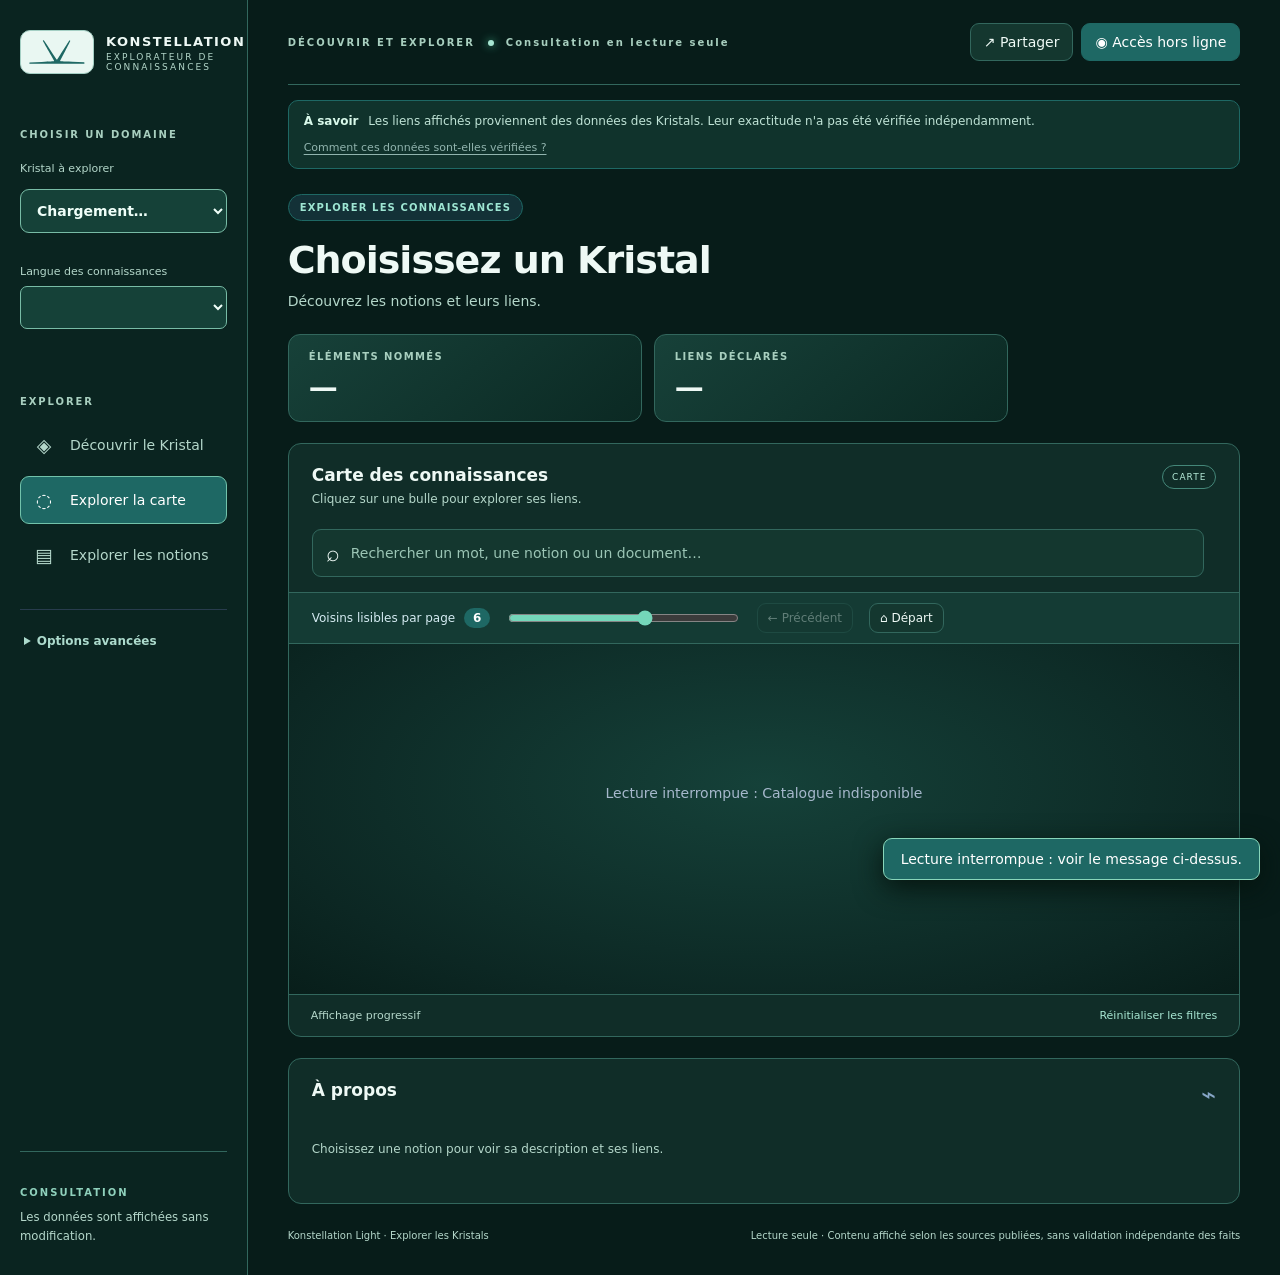
==== commit ebc6a030: "Automated-update" ====
--- a/light/src/index.html
+++ b/light/src/index.html
@@ -12,6 +12,7 @@
   <link rel="stylesheet" href="./style.css" />
   <link rel="stylesheet" href="./visual-v17.css" />
   <link rel="stylesheet" href="./visual-v19.css" />
+  <link rel="stylesheet" href="./visual-v20.css" />
   <script type="module" src="./app.js"></script>
 </head>
 <body>
@@ -27,7 +28,7 @@
     </div>
     <div class="localization-row" id="localization-row"><label class="field-label" for="localization">Langue des connaissances</label><select id="localization" aria-label="Langue des notions et définitions"></select><small id="localization-status" role="status" aria-live="polite"></small></div>
     <div class="rail-label views-label">EXPLORER</div>
-    <nav aria-label="Explorer"><button type="button" class="view active" data-lens="constellation"><span>◌</span> Explorer la carte</button><button type="button" class="view" data-lens="registry"><span>▤</span> Explorer les notions</button></nav>
+    <nav aria-label="Explorer"><button type="button" class="view" data-lens="discover"><span>◈</span> Découvrir le Kristal</button><button type="button" class="view active" data-lens="constellation"><span>◌</span> Explorer la carte</button><button type="button" class="view" data-lens="registry"><span>▤</span> Explorer les notions</button></nav>
     <details id="advanced-tools" class="advanced-tools"><summary>Options avancées</summary>
       <nav aria-label="Vues avancées"><button type="button" class="view" data-lens="trace"><span>◇</span> Vérification des données</button><button type="button" class="view" data-lens="compare" id="compare-tab" hidden><span>⇆</span> Comparer les versions</button></nav>
       <label class="advanced-toggle" for="show-unnamed"><input type="checkbox" id="show-unnamed" /> Explorer individuellement les notions sans nom (avancé)</label>
--- a/light/src/visual-v20.css
+++ b/light/src/visual-v20.css
@@ -0,0 +1,31 @@
+/* V20: public source-led reading, independently from semantic assertions. */
+[data-lens="discover"].active{background:#285f54;color:#f0fff8;border-color:#98e8cc}
+.v20-intro{background:linear-gradient(155deg,#153d34 0%,#113128 100%);border:1px solid #5b9d87;border-radius:18px;padding:clamp(20px,3vw,32px);margin:5px 0 22px;color:#edfff6;box-shadow:0 8px 24px #051b1438}
+.v20-eyebrow{font-weight:800;letter-spacing:.09em;font-size:11px;color:#a5efce}
+.v20-intro h3{font-size:clamp(22px,2.6vw,30px);line-height:1.2;margin:12px 0 16px;color:#fff}
+.v20-intro-copy{font-size:clamp(16px,1.4vw,19px);line-height:1.7;max-width:78ch;color:#e3f9ef;margin:0 0 18px}
+.v20-source,.v20-source:link,.v20-source:visited{display:inline-block;color:#b5f5e0;text-decoration:underline;text-underline-offset:3px;line-height:1.6}
+.v20-source:hover,.v20-source:focus-visible{color:#fff}
+.v20-source-local{font-size:12px;color:#bdcfcb;line-height:1.5}
+.v20-disclaimer{font-size:12px;line-height:1.55;color:#b9d8cf;margin:17px 0 0;border-top:1px solid #538b765f;padding-top:10px}
+.v20-section{margin:22px 0 28px}
+.v20-section>h3{font-size:20px;line-height:1.3;color:#e8fff4;margin:0 0 7px}
+.v20-subtle{color:#b2d9cd;font-size:14px;margin:0 0 18px;line-height:1.55}
+.v20-topic-grid,.v20-doc-grid{display:grid;grid-template-columns:repeat(auto-fit,minmax(min(100%,260px),1fr));gap:13px;align-items:stretch}
+.v20-topic,.v20-document{border-radius:14px;border:1px solid #447c6c;background:#153d34;padding:17px;min-width:0;overflow-wrap:anywhere;display:flex;flex-direction:column;align-items:flex-start}
+.v20-topic strong{color:#f1fff7;font-size:16px;line-height:1.4}
+.v20-topic p,.v20-document p{font-size:14px;color:#cde6dd;line-height:1.6;margin:9px 0 15px;max-width:80ch}
+.v20-topic .v20-source{font-size:12px;margin-top:auto}
+.v20-document h4{font-size:17px;line-height:1.4;color:#f3fff8;margin:0}
+.v20-document .v20-doc-footer{display:flex;flex-wrap:wrap;gap:8px;align-items:center;margin-top:auto;padding-top:14px}
+.v20-document .v20-doc-footer a{font-size:13px}
+.v20-document .button{font-size:12px;min-height:32px;padding:6px 9px}
+.v20-outline{width:100%;border-top:1px solid #5a8f793d;padding:9px 0;margin-top:6px;color:#c6e8dc;font-size:13px}
+.v20-outline summary{cursor:pointer;line-height:1.5}
+.v20-outline li{margin:7px 0}
+.v20-next{background:#123d31;border:1px solid #699b82;padding:20px;border-radius:14px;margin:16px 0 24px;display:flex;flex-direction:column;align-items:start;gap:9px}
+.v20-next strong{font-size:17px;color:#eefff6}
+.v20-next p{font-size:14px;line-height:1.5;color:#c7e4da;margin:0 0 8px}
+.v20-inspector-outline{font-size:13px;color:#bee6d7;line-height:1.55}
+@media(max-width:720px){.v20-intro{padding:19px}.v20-topic-grid,.v20-doc-grid{grid-template-columns:1fr}.v20-section{margin:18px 0}.v20-topic,.v20-document{padding:15px}}
+@media(prefers-reduced-motion:reduce){.v20-source,.v20-topic,.v20-document{transition:none}}
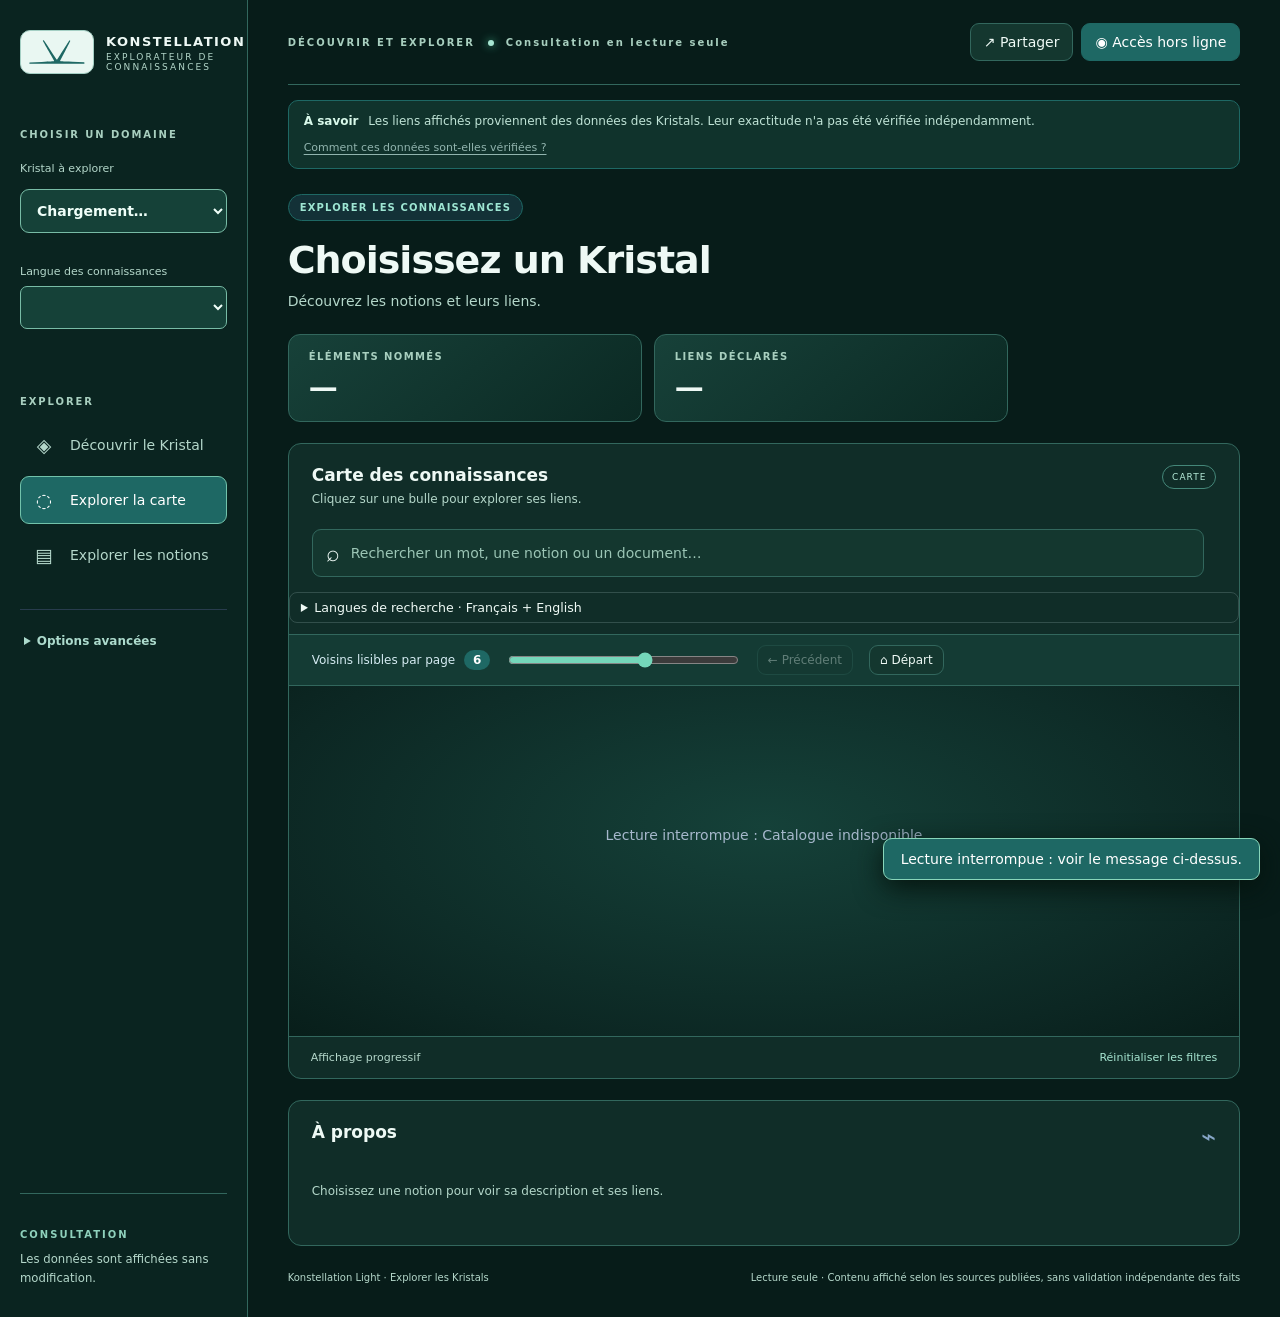
==== commit d10a09f7: "Automated-update" ====
--- a/light/src/index.html
+++ b/light/src/index.html
@@ -13,6 +13,7 @@
   <link rel="stylesheet" href="./visual-v17.css" />
   <link rel="stylesheet" href="./visual-v19.css" />
   <link rel="stylesheet" href="./visual-v20.css" />
+  <link rel="stylesheet" href="./visual-v21.css" />
   <script type="module" src="./app.js"></script>
 </head>
 <body>
@@ -45,7 +46,7 @@
     </div>
     <section class="heading"><div><div class="chip">EXPLORER LES CONNAISSANCES</div><h1 id="title">Choisissez un Kristal</h1><p id="subtitle">Découvrez les notions et leurs liens.</p></div></section>
     <section class="metrics" aria-label="Contenu du Kristal"><div class="metric"><span id="metric-members-label">ÉLÉMENTS NOMMÉS</span><strong id="metric-members">—</strong></div><div class="metric"><span id="metric-relations-label">LIENS DÉCLARÉS</span><strong id="metric-relations">—</strong></div></section>
-    <section class="workspace"><div class="explore"><div class="panel-heading"><div><h2 id="panel-title">Carte des connaissances</h2><p id="panel-hint">Cliquez sur une bulle pour explorer ses liens.</p></div><span class="view-tag" id="view-tag">CARTE</span><a id="open-full" class="embed-open" href="./">↗ Plein écran</a></div><div class="search-row"><label class="search"><span aria-hidden="true">⌕</span><input id="search" type="search" placeholder="Rechercher un mot, une notion ou un document…" aria-label="Rechercher dans le Kristal" autocomplete="off" /></label><span id="count" class="results"></span></div><div id="graph-controls" class="graph-controls"><label for="satellites">Voisins lisibles par page <strong id="satellites-count">6</strong></label><input type="range" id="satellites" min="3" max="8" step="1" value="6" aria-label="Nombre maximal de bulles autour de la notion centrale"/><button id="graph-back" type="button" class="button ghost" disabled>← Précédent</button><button id="graph-home" type="button" class="button ghost">⌂ Départ</button></div><div id="reader-trail" class="v19-trail" aria-label="Historique de navigation" hidden></div><div id="visual" class="visual" aria-live="polite"><div class="loading">Chargement du catalogue…</div></div><div class="panel-foot"><span id="truncation">Affichage progressif</span><button id="reset" type="button" class="link-button">Réinitialiser les filtres</button></div></div><aside class="inspector" aria-label="À propos de l'élément sélectionné"><div class="panel-heading"><h2>À propos</h2><span class="inspector-icon">⌁</span></div><div id="inspection" class="inspection"><p>Choisissez une notion pour voir sa description et ses liens.</p></div></aside></section>
+    <section class="workspace"><div class="explore"><div class="panel-heading"><div><h2 id="panel-title">Carte des connaissances</h2><p id="panel-hint">Cliquez sur une bulle pour explorer ses liens.</p></div><span class="view-tag" id="view-tag">CARTE</span><a id="open-full" class="embed-open" href="./">↗ Plein écran</a></div><div class="search-row"><label class="search"><span aria-hidden="true">⌕</span><input id="search" type="search" placeholder="Rechercher un mot, une notion ou un document…" aria-label="Rechercher dans le Kristal" autocomplete="off" /></label><span id="count" class="results"></span></div><details id="search-languages" class="search-languages"><summary id="search-language-summary">Langues de recherche · Français + English</summary><div class="search-language-content"><p id="search-language-defaults"></p><label for="search-language-add">Ajouter une langue disponible</label><select id="search-language-add"><option value="">—</option></select><div id="search-language-extras" class="search-language-extras"></div><button type="button" id="search-language-reset" class="button ghost">Rétablir les langues par défaut</button><label class="search-original"><input type="checkbox" id="search-original" /> Inclure les textes d’origine (langue non déclarée)</label><small id="search-language-status" role="status" aria-live="polite"></small></div></details><div id="graph-controls" class="graph-controls"><label for="satellites">Voisins lisibles par page <strong id="satellites-count">6</strong></label><input type="range" id="satellites" min="3" max="8" step="1" value="6" aria-label="Nombre maximal de bulles autour de la notion centrale"/><button id="graph-back" type="button" class="button ghost" disabled>← Précédent</button><button id="graph-home" type="button" class="button ghost">⌂ Départ</button></div><div id="reader-trail" class="v19-trail" aria-label="Historique de navigation" hidden></div><div id="visual" class="visual" aria-live="polite"><div class="loading">Chargement du catalogue…</div></div><div class="panel-foot"><span id="truncation">Affichage progressif</span><button id="reset" type="button" class="link-button">Réinitialiser les filtres</button></div></div><aside class="inspector" aria-label="À propos de l'élément sélectionné"><div class="panel-heading"><h2>À propos</h2><span class="inspector-icon">⌁</span></div><div id="inspection" class="inspection"><p>Choisissez une notion pour voir sa description et ses liens.</p></div></aside></section>
     <footer class="footer"><span>Konstellation Light · Explorer les Kristals</span><span>Lecture seule · Contenu affiché selon les sources publiées, sans validation indépendante des faits</span></footer>
   </main>
 </div>
--- a/light/src/style.css
+++ b/light/src/style.css
@@ -321,3 +321,16 @@
   .metric strong{font-size:24px;margin-top:5px}
   .reader-media-summary{padding:12px;margin:10px 0}
 }
+
+/* ML-02: independent, compact language scope */
+.search-languages { margin:0 0 .8rem; padding:.5rem .8rem; border:1px solid rgba(150,180,180,.25); border-radius:8px; }
+.search-languages summary { cursor:pointer; font-size:.9rem; }
+.search-language-content { display:grid; gap:.55rem; padding-top:.5rem; }
+.search-language-content p { margin:0; }
+.search-language-extras { display:flex; flex-wrap:wrap; gap:.35rem; }
+.search-language-extras button { white-space:normal; }
+.search-original { display:flex; align-items:center; gap:.5rem; }
+.search-language-content small { line-height:1.4; }
+.ml-result-match { display:block; margin-top:.3rem; font-size:.85em; opacity:.85; overflow-wrap:anywhere; }
+.ml-search-results { display:grid; gap:.6rem; }
+.ml-search-results .record { width:100%; text-align:start; }
--- a/light/src/visual-v21.css
+++ b/light/src/visual-v21.css
@@ -0,0 +1,20 @@
+/* V21 - source-checked guided reading, no overlay obscuring the reader. */
+.v21-guided{margin:22px 0 26px;padding:clamp(16px,2.7vw,28px);border:1px solid #6cad91;border-radius:18px;background:linear-gradient(150deg,#0b2927,#164334);color:#f2fff8}
+.v21-eyebrow{font-size:12px;letter-spacing:.09em;font-weight:800;color:#a6f2d1;margin:0 0 10px}
+.v21-guided h3{font-size:clamp(20px,2.2vw,27px);line-height:1.24;color:#fff;margin:0 0 10px}
+.v21-guided-note{font-size:14px;line-height:1.6;color:#cce9d9;margin:0 0 18px;max-width:78ch}
+.v21-reading-cards{display:grid;grid-template-columns:1fr;gap:15px}
+.v21-reading-card{min-width:0;padding:clamp(16px,2vw,22px);border:1px solid #4b846f;border-radius:16px;background:#173b34;overflow-wrap:anywhere}
+.v21-reading-heading{display:flex;gap:12px;align-items:center;flex-wrap:wrap;margin-bottom:12px}
+.v21-reading-scene{background:#275c4b;border:1px solid #68ae96;border-radius:20px;color:#e4ffee;padding:5px 10px;font-size:12px;font-weight:800;letter-spacing:.045em}
+.v21-reading-heading h4{font-size:17px;line-height:1.4;color:#f6fff9;margin:0}
+.v21-reading-quote{white-space:pre-line;font-size:clamp(18px,2.1vw,25px);line-height:1.5;font-weight:720;letter-spacing:.005em;color:#fff8ce;border-left:5px solid #ebbe68;border-radius:5px;background:#235042;margin:12px 0;padding:17px 20px;transition:background .15s ease,border-color .15s ease}
+.v21-reading-quote.v21-reading-selected,.v20-disclaimer.v21-reading-selected{background:#6d501c;color:#fff8d8;border-color:#ffe08d;outline:3px solid #ffdd79;outline-offset:3px}
+.v21-reading-quote:focus-visible{outline:3px solid #ffe08d;outline-offset:4px}
+.v21-commentary{font-size:14px;line-height:1.55;color:#e6e7cb;margin:7px 0 11px}
+.v21-reading-provenance{font-size:12px;color:#bfdccf;line-height:1.55;margin:11px 0}
+.v21-reading-actions{display:flex;align-items:center;gap:12px;flex-wrap:wrap;margin-top:15px}
+.v21-reading-actions .button{font-size:13px;min-height:36px;padding:8px 12px;cursor:pointer}
+.v21-reading-actions .v20-source{font-size:13px}
+@media(max-width:720px){.v21-guided{padding:15px}.v21-reading-card{padding:15px}.v21-reading-quote{padding:14px 15px}}
+@media(prefers-reduced-motion:reduce){.v21-reading-quote{transition:none}}
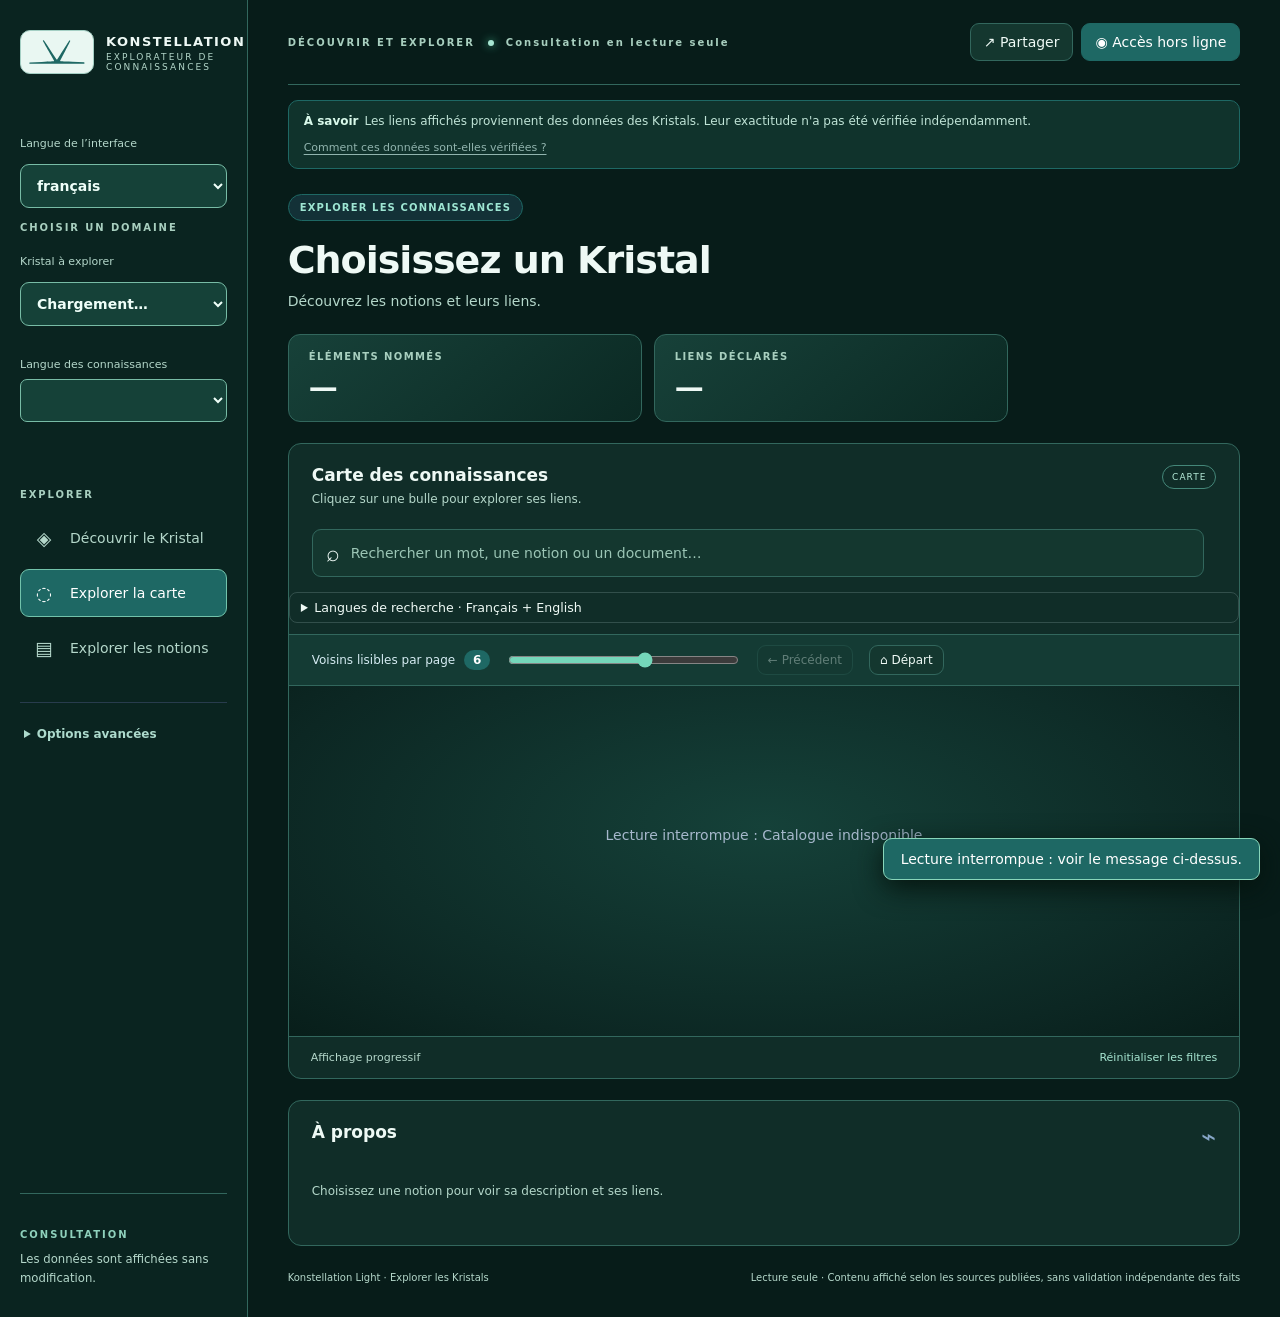
==== commit ebe8329d: "Automated-update" ====
--- a/light/src/index.html
+++ b/light/src/index.html
@@ -19,35 +19,35 @@
 <body>
 <div class="shell">
   <aside class="rail">
-    <div class="brand"><img class="brand-logo" src="./assets/logo_k.svg" width="74" height="44" alt="Symbole Konstellation" /><div><strong>KONSTELLATION</strong><small>EXPLORATEUR DE CONNAISSANCES</small></div></div>
-    <div class="rail-label">CHOISIR UN DOMAINE</div>
-    <label class="field-label" for="collection">Kristal à explorer</label>
-    <select id="collection" aria-label="Choisir un Kristal"><option>Chargement…</option></select>
+    <div class="brand"><img class="brand-logo" src="./assets/logo_k.svg" width="74" height="44" alt="Symbole Konstellation" /><div><strong>KONSTELLATION</strong><small data-ui="brand">EXPLORATEUR DE CONNAISSANCES</small></div></div>
+    <label class="field-label" for="ui-language" data-ui="ui">Langue de l’interface</label><select id="ui-language" data-ui-aria="ui"></select><small id="ui-language-note" data-ui="partial"></small><div class="rail-label" data-ui="domain">CHOISIR UN DOMAINE</div>
+    <label class="field-label" for="collection" data-ui="collection">Kristal à explorer</label>
+    <select id="collection" data-ui-aria="collection" aria-label="Choisir un Kristal"><option>Chargement…</option></select>
     <div id="revision-row" class="revision-row" hidden>
-      <label class="field-label" for="revision">Version</label>
-      <select id="revision" aria-label="Choisir une version"><option>—</option></select>
+      <label class="field-label" for="revision" data-ui="version">Version</label>
+      <select id="revision" data-ui-aria="version" aria-label="Choisir une version"><option>—</option></select>
     </div>
-    <div class="localization-row" id="localization-row"><label class="field-label" for="localization">Langue des connaissances</label><select id="localization" aria-label="Langue des notions et définitions"></select><small id="localization-status" role="status" aria-live="polite"></small></div>
-    <div class="rail-label views-label">EXPLORER</div>
-    <nav aria-label="Explorer"><button type="button" class="view" data-lens="discover"><span>◈</span> Découvrir le Kristal</button><button type="button" class="view active" data-lens="constellation"><span>◌</span> Explorer la carte</button><button type="button" class="view" data-lens="registry"><span>▤</span> Explorer les notions</button></nav>
-    <details id="advanced-tools" class="advanced-tools"><summary>Options avancées</summary>
-      <nav aria-label="Vues avancées"><button type="button" class="view" data-lens="trace"><span>◇</span> Vérification des données</button><button type="button" class="view" data-lens="compare" id="compare-tab" hidden><span>⇆</span> Comparer les versions</button></nav>
-      <label class="advanced-toggle" for="show-unnamed"><input type="checkbox" id="show-unnamed" /> Explorer individuellement les notions sans nom (avancé)</label>
+    <div class="localization-row" id="localization-row"><label class="field-label" for="localization" data-ui="knowledge">Langue des connaissances</label><select id="localization" data-ui-aria="knowledge" aria-label="Langue des notions et définitions"></select><small id="localization-status" role="status" aria-live="polite"></small></div>
+    <div class="rail-label views-label" data-ui="explore">EXPLORER</div>
+    <nav aria-label="Explorer"><button type="button" class="view" data-lens="discover" data-ui-tail="discover"><span>◈</span> Découvrir le Kristal</button><button type="button" class="view active" data-lens="constellation" data-ui-tail="map"><span>◌</span> Explorer la carte</button><button type="button" class="view" data-lens="registry" data-ui-tail="registry"><span>▤</span> Explorer les notions</button></nav>
+    <details id="advanced-tools" class="advanced-tools"><summary data-ui="advanced">Options avancées</summary>
+      <nav aria-label="Vues avancées"><button type="button" class="view" data-lens="trace" data-ui-tail="trace"><span>◇</span> Vérification des données</button><button type="button" class="view" data-lens="compare" id="compare-tab" hidden data-ui-tail="compare"><span>⇆</span> Comparer les versions</button></nav>
+      <label class="advanced-toggle" for="show-unnamed" data-ui-tail="unnamed"><input type="checkbox" id="show-unnamed" /> Explorer individuellement les notions sans nom (avancé)</label>
     </details>
-    <div class="rail-bottom"><p>CONSULTATION</p><small>Les données sont affichées sans modification.</small></div>
+    <div class="rail-bottom"><p>CONSULTATION</p><small data-ui="readOnlyNote">Les données sont affichées sans modification.</small></div>
   </aside>
   <main class="main">
-    <header class="top"><div class="eyebrow">DÉCOUVRIR ET EXPLORER <span class="live-dot"></span> <span id="mode-label">Consultation des Kristals</span></div><div class="top-actions"><a id="back-ekole" class="button ghost" href="#" hidden>← Retour à Ekole</a><button id="share" type="button" class="button ghost">↗ Partager</button><button id="offline" type="button" class="button accent">◉ Accès hors ligne</button></div></header>
+    <header class="top"><div class="eyebrow">DÉCOUVRIR ET EXPLORER <span class="live-dot"></span> <span id="mode-label">Consultation des Kristals</span></div><div class="top-actions"><a id="back-ekole" class="button ghost" href="#" hidden>← Retour à Ekole</a><button id="share" type="button" class="button ghost" data-ui="share">↗ Partager</button><button id="offline" type="button" class="button accent" data-ui="offline">◉ Accès hors ligne</button></div></header>
     <div class="c4-disclosure" role="note">
-      <strong>À savoir</strong><span> Les liens affichés proviennent des données des Kristals. Leur exactitude n'a pas été vérifiée indépendamment.</span>
-      <details><summary>Comment ces données sont-elles vérifiées ?</summary>
-        <p>Les fichiers sont contrôlés pour détecter les modifications accidentelles. Ce contrôle ne prouve ni l'exactitude de chaque information, ni la validation de sa publication. Les données d'origine ne sont pas modifiées.</p>
+      <strong data-ui="notice">À savoir</strong><span data-ui="noticeBody">Les liens affichés proviennent des données des Kristals. Leur exactitude n'a pas été vérifiée indépendamment.</span>
+      <details><summary data-ui="noticeQuestion">Comment ces données sont-elles vérifiées ?</summary>
+        <p data-ui="noticeDetail">Les fichiers sont contrôlés pour détecter les modifications accidentelles. Ce contrôle ne prouve ni l'exactitude de chaque information, ni la validation de sa publication. Les données d'origine ne sont pas modifiées.</p>
       </details>
     </div>
-    <section class="heading"><div><div class="chip">EXPLORER LES CONNAISSANCES</div><h1 id="title">Choisissez un Kristal</h1><p id="subtitle">Découvrez les notions et leurs liens.</p></div></section>
+    <section class="heading"><div><div class="chip">EXPLORER LES CONNAISSANCES</div><h1 id="title" data-ui="choose">Choisissez un Kristal</h1><p id="subtitle">Découvrez les notions et leurs liens.</p></div></section>
     <section class="metrics" aria-label="Contenu du Kristal"><div class="metric"><span id="metric-members-label">ÉLÉMENTS NOMMÉS</span><strong id="metric-members">—</strong></div><div class="metric"><span id="metric-relations-label">LIENS DÉCLARÉS</span><strong id="metric-relations">—</strong></div></section>
-    <section class="workspace"><div class="explore"><div class="panel-heading"><div><h2 id="panel-title">Carte des connaissances</h2><p id="panel-hint">Cliquez sur une bulle pour explorer ses liens.</p></div><span class="view-tag" id="view-tag">CARTE</span><a id="open-full" class="embed-open" href="./">↗ Plein écran</a></div><div class="search-row"><label class="search"><span aria-hidden="true">⌕</span><input id="search" type="search" placeholder="Rechercher un mot, une notion ou un document…" aria-label="Rechercher dans le Kristal" autocomplete="off" /></label><span id="count" class="results"></span></div><details id="search-languages" class="search-languages"><summary id="search-language-summary">Langues de recherche · Français + English</summary><div class="search-language-content"><p id="search-language-defaults"></p><label for="search-language-add">Ajouter une langue disponible</label><select id="search-language-add"><option value="">—</option></select><div id="search-language-extras" class="search-language-extras"></div><button type="button" id="search-language-reset" class="button ghost">Rétablir les langues par défaut</button><label class="search-original"><input type="checkbox" id="search-original" /> Inclure les textes d’origine (langue non déclarée)</label><small id="search-language-status" role="status" aria-live="polite"></small></div></details><div id="graph-controls" class="graph-controls"><label for="satellites">Voisins lisibles par page <strong id="satellites-count">6</strong></label><input type="range" id="satellites" min="3" max="8" step="1" value="6" aria-label="Nombre maximal de bulles autour de la notion centrale"/><button id="graph-back" type="button" class="button ghost" disabled>← Précédent</button><button id="graph-home" type="button" class="button ghost">⌂ Départ</button></div><div id="reader-trail" class="v19-trail" aria-label="Historique de navigation" hidden></div><div id="visual" class="visual" aria-live="polite"><div class="loading">Chargement du catalogue…</div></div><div class="panel-foot"><span id="truncation">Affichage progressif</span><button id="reset" type="button" class="link-button">Réinitialiser les filtres</button></div></div><aside class="inspector" aria-label="À propos de l'élément sélectionné"><div class="panel-heading"><h2>À propos</h2><span class="inspector-icon">⌁</span></div><div id="inspection" class="inspection"><p>Choisissez une notion pour voir sa description et ses liens.</p></div></aside></section>
-    <footer class="footer"><span>Konstellation Light · Explorer les Kristals</span><span>Lecture seule · Contenu affiché selon les sources publiées, sans validation indépendante des faits</span></footer>
+    <section class="workspace"><div class="explore"><div class="panel-heading"><div><h2 id="panel-title">Carte des connaissances</h2><p id="panel-hint">Cliquez sur une bulle pour explorer ses liens.</p></div><span class="view-tag" id="view-tag">CARTE</span><a id="open-full" class="embed-open" href="./" data-ui="full">↗ Plein écran</a></div><div class="search-row"><label class="search"><span aria-hidden="true">⌕</span><input id="search" data-ui-placeholder="search" type="search" placeholder="Rechercher un mot, une notion ou un document…" aria-label="Rechercher dans le Kristal" autocomplete="off" /></label><span id="count" class="results"></span></div><details id="search-languages" class="search-languages"><summary id="search-language-summary">Langues de recherche · Français + English</summary><div class="search-language-content"><p id="search-language-defaults"></p><label for="search-language-add" data-ui="add">Ajouter une langue disponible</label><select id="search-language-add"><option value="">—</option></select><div id="search-language-extras" class="search-language-extras"></div><button type="button" id="search-language-reset" class="button ghost" data-ui="resetLang">Rétablir les langues par défaut</button><label class="search-original" data-ui-tail="original"><input type="checkbox" id="search-original" /> Inclure les textes d’origine (langue non déclarée)</label><small id="search-language-status" role="status" aria-live="polite"></small></div></details><div id="graph-controls" class="graph-controls"><label for="satellites">Voisins lisibles par page <strong id="satellites-count">6</strong></label><input type="range" id="satellites" min="3" max="8" step="1" value="6" aria-label="Nombre maximal de bulles autour de la notion centrale"/><button id="graph-back" type="button" class="button ghost" disabled data-ui="back">← Précédent</button><button id="graph-home" type="button" class="button ghost" data-ui="home">⌂ Départ</button></div><div id="reader-trail" class="v19-trail" aria-label="Historique de navigation" hidden></div><div id="visual" class="visual" aria-live="polite"><div class="loading" data-ui="loading">Chargement du catalogue…</div></div><div class="panel-foot"><span id="truncation">Affichage progressif</span><button id="reset" type="button" class="link-button" data-ui="reset">Réinitialiser les filtres</button></div></div><aside class="inspector" aria-label="À propos de l'élément sélectionné"><div class="panel-heading"><h2 data-ui="about">À propos</h2><span class="inspector-icon">⌁</span></div><div id="inspection" class="inspection"><p>Choisissez une notion pour voir sa description et ses liens.</p></div></aside></section>
+    <footer class="footer"><span>Konstellation Light · Explorer les Kristals</span><span data-ui="footer">Lecture seule · Contenu affiché selon les sources publiées, sans validation indépendante des faits</span></footer>
   </main>
 </div>
 <div id="toast" role="status" aria-live="polite" class="toast" hidden></div>
